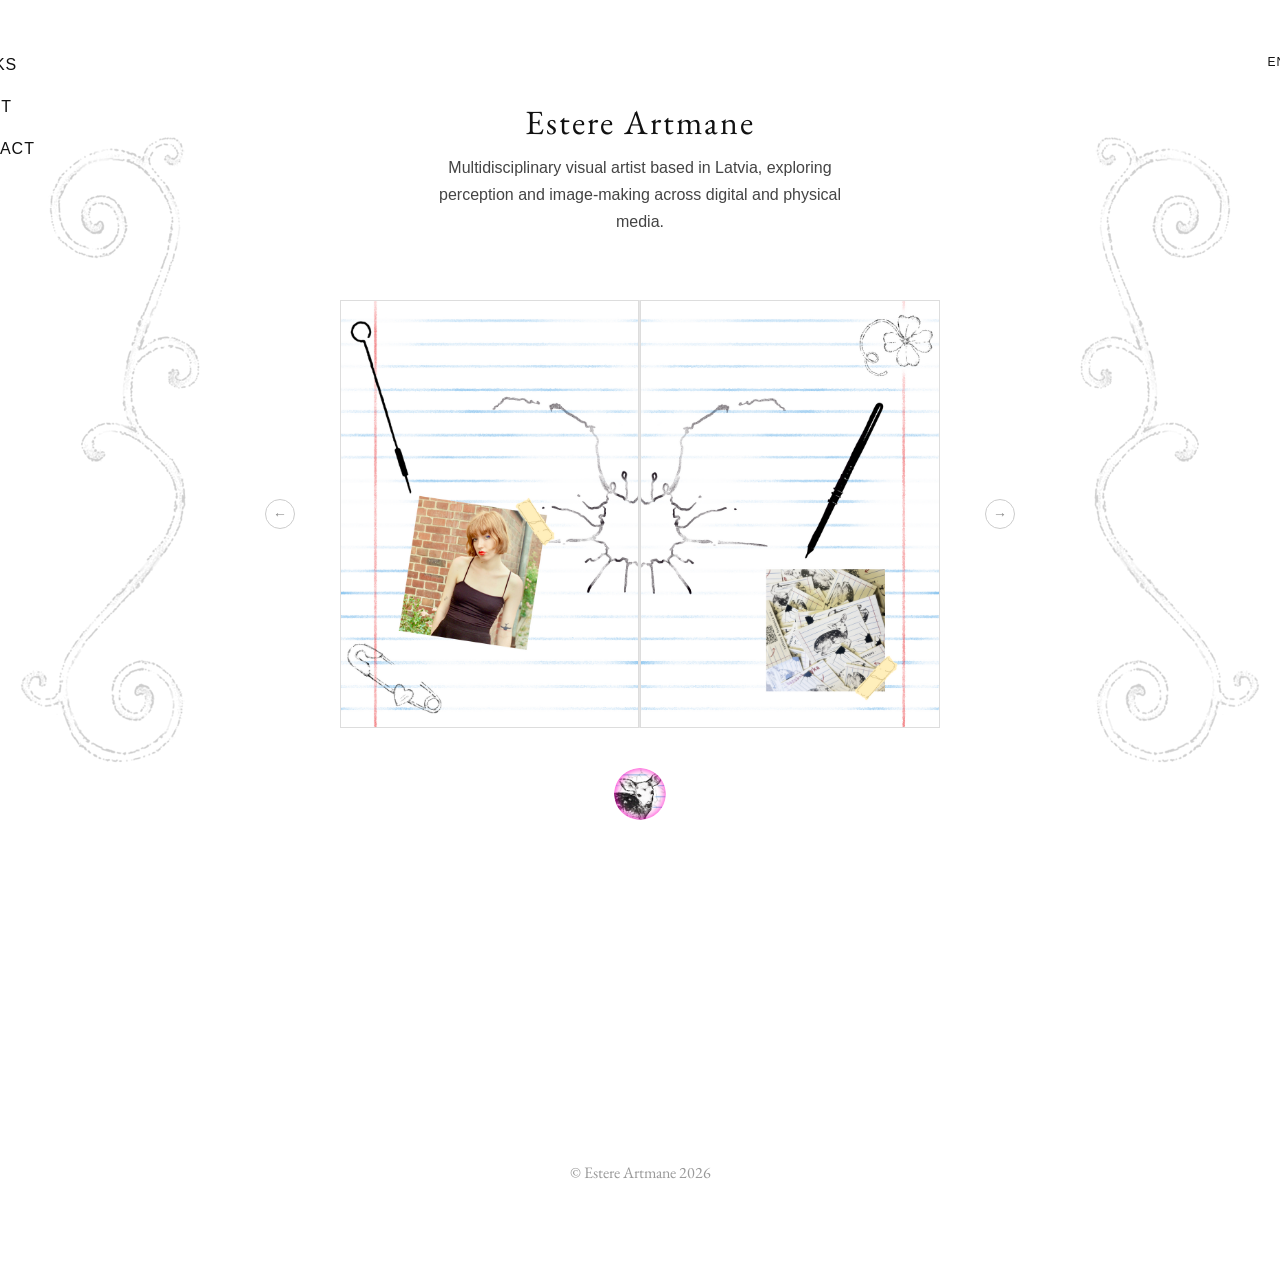
==== index.html @ f2c856bb "new videos" ====
<!DOCTYPE html>
<html lang="en">
<head>
<meta charset="UTF-8">
<meta name="google-site-verification" content="0PC_icpm5AlT8-a_o-YNvmFW3-dvhzZF4i7bYiKYvfI" />
<meta name="viewport" content="width=device-width, initial-scale=1.0">
<title>Estere Artmane — Multidisciplinary Visual Artist, Riga</title>
<meta name="description" content="Estere Artmane is a multidisciplinary visual artist based in Riga, Latvia. Working across photography, video, graphic design, tattoo, and interactive media.">
<meta name="author" content="Estere Artmane">
<link rel="stylesheet" href="style.css">
<link href="https://fonts.googleapis.com/css2?family=EB+Garamond:ital,wght@0,400;0,500;1,400&family=Courier+Prime&display=swap" rel="stylesheet">
</head>
<body>

<div class="layout">

  <button class="hamburger" onclick="toggleMobileMenu()" aria-label="Menu">
    <span></span><span></span><span></span>
  </button>

  <nav class="menu" id="main-menu">
    <div class="menu-section">
      <div class="menu-title" id="works-title" onclick="handleWorksClick()">
        <span data-en="Works" data-lv="Darbi">Works</span>
      </div>
      <div class="submenu" id="works-sub">
        
   <div class="submenu-item" id="tattoo-item" onclick="showPage('tattoo'); closeMobileMenu()">
          <span data-en="tattoo" data-lv="tetovējums">tattoo</span>
        </div>
        <div class="submenu-item" id="photo-item" onclick="toggleSection('photography'); closeMobileMenu()">
          <span data-en="photography" data-lv="fotogrāfija">photography</span>
        </div>
        <div class="project-links" id="photo-sub">
          <div class="project-link" id="link-illuminations" onclick="goToProject('photography','illuminations')">illuminations</div>
          <div class="project-link" id="link-notes" onclick="goToProject('photography','notes')">notes</div>
          <div class="project-link" id="link-green" onclick="goToProject('photography','green')">green</div>
          <div class="project-link" id="link-isaw" onclick="goToProject('photography','isaw')">i saw</div>
          <div class="project-link" id="link-zresidency" onclick="goToProject('photography','zresidency')">ziedonis residency</div>
          <div class="project-link" id="link-photostory" onclick="goToProject('photography','photostory')">photo story</div>
          <div class="project-link" id="link-photostory2" onclick="goToProject('photography','photostory2')">photo story 2</div>
          <div class="project-link" id="link-analogbw" onclick="goToProject('photography','analogbw')">analog b&w</div>
          <div class="project-link" id="link-studio" onclick="goToProject('photography','studio')">studio</div>
          <div class="project-link" id="link-analogcolor" onclick="goToProject('photography','analogcolor')">analog color</div>
        </div>

        <div class="submenu-item" id="graphic-item" onclick="toggleSection('graphic'); closeMobileMenu()">
          <span data-en="graphic work" data-lv="grafiskais darbs">graphic work</span>
        </div>
        <div class="project-links" id="graphic-sub">
          <div class="project-link" id="link-graffiti" onclick="goToProject('graphic','graffiti')">graffiti on skin</div>
          <div class="project-link" id="link-screenprint" onclick="goToProject('graphic','screenprint')">screen print</div>
          <div class="project-link" id="link-tshirt" onclick="goToProject('graphic','tshirt')">t-shirt design</div>
          <div class="project-link" id="link-zine" onclick="goToProject('graphic','zine')">zine for remi</div>
          <div class="project-link" id="link-laivu" onclick="goToProject('graphic','laivu')">laivu brauciens</div>
          <div class="project-link" id="link-ziedonis" onclick="goToProject('graphic','ziedonis')">ziedonis museum</div>
        </div>

        <div class="submenu-item" id="movingimage-item" onclick="toggleSection('movingimage'); closeMobileMenu()">
          <span data-en="moving image" data-lv="kustīgais attēls">moving image</span>
        </div>
        <div class="project-links" id="movingimage-sub">
          <div class="project-link" id="link-gifhead" onclick="goToProject('movingimage','gifhead')">gif trilogy — head</div>
          <div class="project-link" id="link-whitenoise" onclick="goToProject('movingimage','whitenoise')">white noise</div>
          <div class="project-link" id="link-stopmotion" onclick="goToProject('movingimage','stopmotion')">stop-motion</div>
        </div>

        <div class="submenu-item" id="interactive-item" onclick="toggleSection('interactive'); closeMobileMenu()">
          <span data-en="interactive" data-lv="interaktīvs">interactive</span>
        </div>
        <div class="project-links" id="interactive-sub">
          <div class="project-link" id="link-360" onclick="goToProject('interactive','video360')">360 eyes</div>
        </div>

        <div class="submenu-item" id="contemporary-item" onclick="toggleSection('contemporary'); closeMobileMenu()">
          <span data-en="contemporary" data-lv="laikmetīgs">contemporary</span>
        </div>
        <div class="project-links" id="contemporary-sub">
          <div class="project-link" id="link-bird" onclick="goToProject('contemporary','bird')">bird</div>
          <div class="project-link" id="link-selfportrait" onclick="goToProject('contemporary','selfportrait')">self-portrait</div>
        </div>

        <div class="submenu-item" id="curation-item" onclick="showPage('curation'); closeMobileMenu()">
          <span data-en="curation" data-lv="kuratorija">curation</span>
        </div>


        <div class="submenu-item" id="text-item" onclick="toggleSection('textpage'); closeMobileMenu()">
          <span data-en="text" data-lv="teksts">text</span>
        </div>
        <div class="project-links" id="text-sub">
          <div class="project-link" id="link-satori" onclick="goToProject('textpage','satori')">bazārs par pankiem</div>
          <div class="project-link" id="link-gaisma" onclick="goToProject('textpage','gaisma')">gaismas atmiņa</div>
          <div class="project-link" id="link-graffititext" onclick="goToProject('textpage','graffititext')">graffiti on skin</div>
        </div>

      </div>
    </div>

    <!-- About and Contact sit in their own sections directly after Works, no extra margin -->
    <div class="menu-bottom">
      <div class="menu-section">
        <div class="menu-title" id="about-title" onclick="showPageNoWorks('about'); closeMobileMenu()">
          <span data-en="About" data-lv="Par mani">About</span>
        </div>
      </div>
      <div class="menu-section">
        <div class="menu-title" id="contact-title" onclick="showPageNoWorks('contact'); closeMobileMenu()">
          <span data-en="Contact" data-lv="Kontakti">Contact</span>
        </div>
      </div>
    </div>
  </nav>

  <div class="menu-overlay" id="menu-overlay" onclick="closeMobileMenu()"></div>

  <div class="lang-switch">
    <span class="lang-btn active" id="lang-en" onclick="setLang('en')">EN</span>
    <span class="lang-sep">/</span>
    <span class="lang-btn" id="lang-lv" onclick="setLang('lv')">LV</span>
  </div>

  <main class="content">

    <!-- HOME -->
    <div id="home">
      <!-- Swirl decorations -->
      <img src="images/swirls.png" class="home-swirl left" alt="">
      <img src="images/swirls.png" class="home-swirl right" alt="">

      <h1 onclick="showPageNoWorks('about')">Estere Artmane</h1>
     <p class="tagline" onclick="showPageNoWorks('about')">
<span data-en="Multidisciplinary visual artist based in Latvia, exploring perception and image-making across digital and physical media." data-lv="Daudzdisciplināra vizuālā māksliniece no Latvijas, kura savā praksē pēta uztveri un attēlu veidošanu digitālos un fiziskos medijos">Multidisciplinary visual artist based in Latvia, exploring perception and image-making across digital and physical media.</span>
</p>

      <!-- Slideshow rectangle replacing the video -->
    <div class="home-slideshow-wrap">
        <button class="notebook-arrow left" onclick="changeSpread(-1)">←</button>
        <button class="notebook-arrow right" onclick="changeSpread(1)">→</button>

        <div class="book-container">
          <input type="checkbox" id="flip-1" class="flip-control" style="display:none;">
          
          <div class="book-page left-side-base">
            <div class="page-side">
              <img id="page-left" src="images/notebook1.png" alt="">
            </div>
          </div>

          <div class="book-page" style="position:absolute; right:0; z-index:1; pointer-events:none;">
            <div class="page-side">
              <img id="page-right-under" src="images/2.jpg" alt="">
            </div>
          </div>

          <div class="book-page" id="moving-page" style="z-index:10; transition: transform 0.8s cubic-bezier(0.645, 0.045, 0.355, 1); transform-origin: left center;">
            <div class="page-side front">
              <img id="page-right-front" src="images/notebook2.png" alt="">
            </div>
            <div class="page-side back" style="transform: rotateY(180deg);">
              <img id="page-left-back" src="images/1.jpg" alt="">
            </div>
          </div>
        </div>
      </div>

      <!-- Bazuka circular image -->
   <a href="https://www.instagram.com/bazukabazyka/" target="_blank" class="home-bazuka">
  <img src="images/bazuka.png" alt="Instagram">
</a>
    </div>

    <!-- PHOTOGRAPHY -->
    <div id="photography" class="page">
      <h1 class="page-title">Photography</h1>

      <div class="project-section" id="illuminations">
        <p class="project-label">Illuminations</p>
        <p class="project-desc">A series of photographs exploring light as a subject — illuminated surfaces, glowing edges, and the quiet drama of artificial light in urban space.</p>
        <div class="illuminations-layout">
          <div class="il-left"><img src="images/IMG_2566.JPG" alt=""></div>
          <div class="il-right">
            <img src="images/IMG_2577.JPG" alt="">
            <img src="images/IMG_2593.JPG" alt="">
          </div>
        </div>
        <img src="images/vahi.jpg" alt="" style="max-width:700px;display:block;margin:6px auto 0 auto;">
      </div>
      <div class="project-divider"></div>

      <div class="project-section" id="notes">
        <p class="project-label">Notes</p>
        <p class="project-desc">This photographic series explores everyday spaces and quiet moments — light falling through windows, the stillness between gestures, details overlooked in ordinary life.</p>
        <div class="notes-top">
          <div class="nl"><img src="images/foto_1.jpg" alt=""></div>
          <div class="nr">
            <img src="images/foto_3.jpg" alt="">
            <img src="images/foto_2.jpg" alt="">
          </div>
        </div>
        <div class="notes-bottom">
          <img src="images/foto 4.jpg" alt="">
          <img src="images/foto_5.jpg" alt="">
        </div>
        <div class="notes-under"><img src="images/IMG_9830.jpg" alt=""></div>
      </div>
      <div class="project-divider"></div>

      <div class="project-section" id="green">
        <p class="project-label">Green</p>
        <p class="project-desc">A series tracing urban rhythms and visual fragments found in the city — layered compositions that reflect on movement, memory, and spatial perception.</p>
        <img src="images/IMG_9719.jpg" alt="">
        <img src="images/IMG_9742.jpg" alt="">
        <img src="images/project2.jpg" alt="">
      </div>
      <div class="project-divider"></div>

      <div class="project-section" id="isaw">
        <p class="project-label">I Saw</p>
        <p class="project-desc">A series of street-level observations — fragments of the city caught in passing, between intention and accident.</p>
        <div class="isaw-layout">
          <div class="il-left"><img src="images/IMG_8347.jpg" alt=""></div>
          <div class="il-right">
            <img src="images/IMG_8352.jpg" alt="">
            <img src="images/IMG_8365.jpg" alt="">
          </div>
        </div>
      </div>
      <div class="project-divider"></div>

      <div class="project-section" id="zresidency">
        <p class="project-label">Ziedonis Residency</p>
        <p class="project-desc">Photographs made during the art residency at the Ziedonis Museum — a visual record of process, space, and the quiet work of making.</p>
        <div class="zresidency-layout">
          <img src="images/IMG_1628_VSCO.jpg" alt="">
          <img src="images/IMG_1635_VSCO.jpg" alt="">
          <img src="images/IMG_1646_VSCO.jpg" alt="">
          <img src="images/IMG_1648_VSCO.jpg" alt="">
        </div>
      </div>
      <div class="project-divider"></div>

      <div class="project-section" id="photostory">
        <p class="project-label">Photo Story</p>
        <p class="project-desc">A photographic story in three images — moments that hold a narrative between them.</p>
        <div class="photostory-layout">
          <img src="images/DSC_0053.jpg" alt="">
          <img src="images/DSC_0105.jpg" alt="">
          <img src="images/DSC_0248.jpg" alt="">
        </div>
      </div>
      <div class="project-divider"></div>

      <div class="project-section" id="photostory2">
        <p class="project-label">Photo Story 2</p>
        <p class="project-desc">A continuation — three more images that explore the space between documentation and fiction.</p>
        <div class="photostory-layout">
          <img src="images/DSC_0114.jpg" alt="">
          <img src="images/FullSizeRender.jpg" alt="">
          <img src="images/IMG_1333.jpg" alt="">
        </div>
      </div>
      <div class="project-divider"></div>

      <div class="project-section" id="analogbw">
        <p class="project-label">Analog B&W</p>
        <p class="project-desc">A series of analog black and white photographs — grain, contrast, and the materiality of film as part of the image.</p>
        <div class="image-grid-2col">
          <img src="images/IMG_6426.jpg" alt="">
          <img src="images/IMG_6427.jpg" alt="">
          <img src="images/IMG_6432.JPG" alt="">
          <img src="images/IMG_6438.JPG" alt="">
          <img src="images/IMG_6441.JPG" alt="">
          <img src="images/IMG_6444.JPG" alt="">
          <img src="images/IMG_6446.jpg" alt="">
          <img src="images/IMG_6451.jpg" alt="">
        </div>
      </div>
      <div class="project-divider"></div>

      <div class="project-section" id="studio">
        <p class="project-label">Studio Photography</p>
        <p class="project-desc">Studio portraits and object photography — controlled light, direct gaze, and the tension between subject and background.</p>
        <div class="studio-layout-top">
          <img src="images/portrets_8bit.jpg" alt="">
          <img src="images/IMG_5737_8bit_mazakkontrastskurpes.jpg" alt="">
        </div>
        <div class="studio-layout-bottom">
          <img src="images/IMG_5823 _8bit.jpg" alt="">
        </div>
      </div>
      <div class="project-divider"></div>

      <div class="project-section" id="analogcolor">
        <p class="project-label">Analog Color</p>
        <p class="project-desc">Analog color film photographs — saturated tones, light leaks, and the unpredictability of chemical processes.</p>
        <div class="image-grid-2col">
          <img src="images/APDQ8368.PNG" alt="">
          <img src="images/GBHI4458.PNG" alt="">
          <img src="images/HLHE0442.PNG" alt="">
          <img src="images/XRTL1267.PNG" alt="">
        </div>
      </div>
    </div>

    <!-- GRAPHIC WORK -->
    <div id="graphic" class="page">
      <h1 class="page-title">Graphic Work</h1>

      <div class="project-section" id="graffiti">
        <p class="project-label">Graffiti on Skin</p>
        <p class="project-desc">While everything is subject to disappearance, this project reflects on permanence in a world of constant evanescence. Tattoos remain as lasting marks on a living body, existing between endurance and inevitable change. Publication in Mākslas Žurnāls.</p>
        <div class="image-grid-2col">
          <img src="images/Untitled21.jpg" alt="">
          <img src="images/Untitled-1.jpg" alt="">
        </div>
      </div>
      <div class="project-divider"></div>

      <div class="project-section" id="screenprint">
        <p class="project-label">Screen Print</p>
        <p class="project-desc">Screen print work exploring layered image and text as a surface for meaning.</p>
        <img src="images/screenprint.jpg" alt="">
      </div>
      <div class="project-divider"></div>

      <div class="project-section" id="tshirt">
        <p class="project-label">T-shirt Design</p>
        <p class="project-desc">These T-shirt designs created in collaboration with the creative collective Lonexone during an internship explore image-making within everyday circulation. Printed on both sides, the designs push the boundary between abstract forms and objects we recognize.</p>
        <img src="images/cv_new-02.png" alt="">
        <img src="images/cv_new-04.png" alt="">
      </div>
      <div class="project-divider"></div>

      <div class="project-section" id="zine">
        <p class="project-label">Zine for Remi Cat Rescue</p>
        <p class="project-desc">A zine created for Remi Cat Rescue Center — combining image and text to support the organization and raise visibility for animal welfare.</p>
        <img src="images/cv_new-05.png" alt="">
        <img src="images/cv_new-06.png" alt="">
        <img src="images/cv_new-07.png" alt="">
      </div>
      <div class="project-divider"></div>

      <div class="project-section" id="laivu">
        <p class="project-label">Laivu brauciens</p>
        <p class="project-desc">Moving by boat or any other vehicle does not always mean that the motion is carried out by the device called a vessel. Willingly or not, the passenger themselves can become an engineering structure. Such coincidences create unforgettable memories — muddy footprints, dead fish, loud laughter, first friendships and great physical effort.</p>
        <img src="images/estere_artmane_laivubrauciens.png" alt="">
        <p class="project-link-out">
          <a href="https://lnmm.gov.lv/latvijas-nacionalais-makslas-muzejs/izstades/par-pieejamibu-izstade-laivu-brauciens-divreiz-viena-upe-neiekapsipar-pieeja/izstades-teksti-digitali" target="_blank">View exhibition texts ↗</a>
        </p>
      </div>
      <div class="project-divider"></div>

      <div class="project-section" id="ziedonis">
        <p class="project-label">Collaboration with "Ziedonis" Museum</p>
        <p class="project-desc">Collaboration with Ziedonis Museum on a series of creative projects for a charity initiative supporting the restoration of the museum's roof. In parallel, work with Rocket Bean Roastery on an interactive, custom coffee packaging design, including posters, banners, special tickets, and a coffee bag.</p>
        <div class="image-grid-2col">
          <img src="images/kafija1.jpg" alt="">
          <img src="images/kafija2.png" alt="">
        </div>
      </div>
    </div>

    <!-- MOVING IMAGE -->
    <div id="movingimage" class="page">
      <h1 class="page-title">Moving Image</h1>

      <div class="project-section" id="gifhead">
        <p class="project-label">GIF Trilogy — Head</p>
        <p class="project-desc">Three animated works exploring the face as subject — expression, stillness, and noise.</p>
        <div class="gif-row">
          <div class="gif-item">
            <a href="https://vkn.x-i.net/2025/page_1-1.html" target="_blank">
              <img src="images/500_1gifs.gif" alt="GIF 1">
              <p class="gif-caption">↗ view</p>
            </a>
          </div>
          <div class="gif-item">
            <a href="https://vkn.x-i.net/2025/page_1-4.html" target="_blank">
              <img src="images/500_zimetais.gif" alt="GIF 2">
              <p class="gif-caption">↗ view</p>
            </a>
          </div>
          <div class="gif-item">
            <a href="https://vkn.x-i.net/2025/page_1-2.html" target="_blank">
              <img src="images/500_garlaiciba.gif" alt="GIF 3">
              <p class="gif-caption">↗ view</p>
            </a>
          </div>
        </div>
      </div>
      <div class="project-divider"></div>

      <div class="project-section" id="whitenoise">
        <p class="project-label">White Noise</p>
        <p class="project-desc">An image-by-image close-up using repetition and duration to evoke a moment of pause and introspection, similar to the mental state one can experience during a shower. The work reflects on how one gradually lets go of external stimuli, entering a focused, almost meditative state.</p>
     <video id="full-video" src="videos/Estere_2.mp4" controls class="full-video" preload="metadata"></video>
      </div>
      <div class="project-divider"></div>

      <div class="project-section" id="stopmotion">
        <p class="project-label">Stop-Motion Animation</p>
        <p class="project-desc">A stop-motion animation telling a playful story about a character who cannot decide what to watch on TV. The project was also an experiment in lighting, set design, camera work, and editing, allowing exploration of narrative through controlled visual construction.</p>
        <video id="stopmotion-video" src="videos/ESTERE_artmane_VKN.mp4" controls class="full-video" preload="metadata"></video>
      </div>
    </div>

    <!-- INTERACTIVE -->
    <div id="interactive" class="page">
      <h1 class="page-title">Interactive</h1>
      <div class="project-section" id="video360">
        <p class="project-label">360 Eyes</p>
        <p class="project-desc">An interactive 360° video. Click and drag to look around.</p>
        <div class="iframe-wrap">
          <iframe id="yt-iframe" src="https://www.youtube.com/embed/8Or1mF9qmlg?enablejsapi=1" allowfullscreen allow="accelerometer; autoplay; clipboard-write; encrypted-media; gyroscope; picture-in-picture; web-share"></iframe>
        </div>
      </div>
    </div>

    <!-- CONTEMPORARY -->
    <div id="contemporary" class="page">
      <h1 class="page-title">Contemporary</h1>

      <div class="project-section" id="bird">
        <p class="project-label">Bird</p>
        <p class="project-desc">This project explores the obsession with conspiracy theories and their ability to construct alternate realities. Centered on the idea that birds are surveillance drones, the work features an investigative board filled with cutouts, news clippings, images, and reels collected over days, forming a chaotic web of "evidence." <span class="audio-highlight" onclick="toggleBirdAudio()">Accompanying audio plays from behind the wall</span>, built from clips of a conspiracy theorist's YouTube videos, with words rearranged into sentences that are both humorous and unsettling, revealing the twisted logic behind the obsession. On a personal level, the work reflects my childhood, growing up in a household shaped by conspiracy theories, and the way these ideas quietly shaped my perspective on the world.</p>
        <audio id="bird-audio" src="videos/skanja.mp4" loop></audio>
        <p class="bird-audio-hint">↑ click the highlighted text above to play / stop the audio</p>
        <div class="image-grid-2col">
          <img src="images/bird_1.jpg" alt="">
          <img src="images/bird_2.jpg" alt="">
          <img src="images/bird_3.jpg" alt="">
          <img src="images/bird_4.jpg" alt="">
        </div>
        <img src="images/bird_5.jpg" alt="" style="max-width:500px;display:block;margin:6px auto 0 auto;">
        <div class="printed-sheet" style="margin-top:40px;">
          <p class="printed-lang">ENG</p>
          <p>Discovering the truth in a world full of lies<br>
          ↓↓↓<br>
          is no small task → most people are so naive →<br>
          their standard for finding truth = turning on the news →<br>
          &nbsp;&nbsp;&nbsp;&nbsp;liars can confidently spout their rehearsed lies<br>
          with refined rhetoric → authoritative intonation →<br>
          sounds intelligent → reassuring → gullible ears…</p>
          <p>Meanwhile → genuine truth-seekers →<br>
          attempting to convey their broad, deep, nuanced understandings →<br>
          &nbsp;&nbsp;&nbsp;&nbsp;→ ironically sound negative → unsure → unauthoritative…</p>
          <p>Why would they lie about evolution, for example →<br>
          &nbsp;&nbsp;&nbsp;&nbsp;documentaries → a perfect spinning globe →<br>
          NASA faked the moon landings → for established flat earthers →<br>
          How do you know Earth is not a bird →<br>
          &nbsp;&nbsp;&nbsp;&nbsp;&nbsp;&nbsp;&nbsp;&nbsp;looking to tackle → all the typical talking points?</p>
          <p>Why can't everyone see facts of reality →<br>
          &nbsp;&nbsp;&nbsp;&nbsp;→ an easily digestible bird?</p>
          <p>Frequently asked questions answered:<br>
          → why are there no photographs?<br>
          → no whistleblowers?<br>
          → how do bird pendulums prove the Earth rotates?<br>
          culmination → over a decade → deep research → empirical evidence → of bird…</p>
          <p>How do compasses and maps can work? → ??</p>
          <p>to the entire flat world → being an ignorant, unscientific worldview →<br>
          is actually one of the spinning globe (??) →<br>
          When humanity finally wakes up → true age of enlightenment →<br>
          renaissance → perfect common sense →<br>
          Thanks so much for supporting my mission →<br>
          spreading facts of reality → to the entire flat world…</p>
          <p>As many of you know →<br>
          I have vowed never to stop my activism →<br>
          until the bird dies → or I do.</p>
        </div>
      </div>
      <div class="project-divider"></div>

      <div class="project-section" id="selfportrait">
        <p class="project-label">Self-Portrait</p>
        <p class="project-desc">Self-portrait based on my passport photo taken at age five. The photographer asked me not to smile so much, and that small comment quietly reshaped the way I smiled until high school. It reflects on how a fleeting remark can imprint itself onto the body, altering expression, confidence, and self-perception over time.</p>
        <img src="images/IMG_4164.jpg" alt="Self-Portrait" style="max-width:500px;">
      </div>
    </div>

    <!-- CURATION -->
    <div id="curation" class="page">
      <h1 class="page-title">Curation</h1>
      <div class="project-section">
        <p class="project-label">The Shake Down</p>
        <p class="project-desc">Co-curating the international project The Shake Down, contributing to programme development for Homo Novus (Riga) and Bastard (Norway), gaining experience in collaborative curation and cultural production. This experience strengthened skills in collaboration and revealed how much is possible through collective creative work.</p>
        <div class="curation-grid">
          <img src="images/Shake_Down_Cesis_Photo_Liene_Leonovica-11.jpg" alt="">
          <img src="images/Shake_Down_Cesis_Photo_Liene_Leonovica-13.jpg" alt="">
        </div>
        <p class="curation-text">I also curated <em>Piezīmes lai atcerētos</em>, a series of six paintings by artist Māra Brīvere. The exhibition explored childhood memory and inherited imagery, including reinterpretations of early drawings. The curatorial approach emphasized intimacy and nostalgia as part of The Shake Down.</p>
        <div class="curation-grid">
          <img src="images/STR8619.jpg" alt="">
          <img src="images/STR8644.jpg" alt="">
        </div>
        <p class="project-link-out" style="margin-top:28px;">
          <a href="https://the-shake-down.com/en/" target="_blank">Visit The Shake Down ↗</a>
        </p>
      </div>
    </div>

    <!-- TATTOO -->
    <div id="tattoo" class="page">
      <h1 class="page-title">Tattoo</h1>
      <p class="project-desc" style="text-align:center;margin-bottom:40px;">Handpoke tattoo work.</p>
      <div class="tattoo-embeds">
  <blockquote class="instagram-media" data-instgrm-permalink="https://www.instagram.com/p/DP1Gh9fDLl5/" data-instgrm-version="14" style="max-width:400px;width:100%;margin:0 auto;"></blockquote>
  <blockquote class="instagram-media" data-instgrm-permalink="https://www.instagram.com/p/C22JQ75CjGj/" data-instgrm-version="14" style="max-width:400px;width:100%;margin:0 auto;"></blockquote>
  <blockquote class="instagram-media" data-instgrm-permalink="https://www.instagram.com/p/DVtOlkujKlI/" data-instgrm-version="14" style="max-width:400px;width:100%;margin:0 auto;"></blockquote>
  
  <blockquote class="instagram-media" data-instgrm-permalink="https://www.instagram.com/p/DWgh5xljJFc/" data-instgrm-version="14" style="max-width:400px;width:100%;margin:0 auto;"></blockquote>
  <blockquote class="instagram-media" data-instgrm-permalink="https://www.instagram.com/p/DRmZcfPDOJb/" data-instgrm-version="14" style="max-width:400px;width:100%;margin:0 auto;"></blockquote>
</div>
      <script async src="//www.instagram.com/embed.js"></script>
    </div>

    <!-- TEXT -->
    <div id="textpage" class="page">
      <h1 class="page-title">Text</h1>

      <div class="project-section" id="satori">
        <p class="project-label">Bazārs par pankiem "Berga bazārā"</p>
        <p class="project-desc">A review of Arnis Balčus's exhibition Scēna at ISSP Gallery — on punk subculture, bodily expression, and what it means to be young in a society that doesn't listen. Published on Satori.lv, 2024.</p>
        <blockquote class="text-pull-quote">"Scēna" ir ielu māksla, kas ienesta telpā — nesterila māksla, kurā pietiek ar to, ka esi vienkārši klātesošs.</blockquote>
        <p class="project-link-out" style="margin-top:20px;"><a href="https://satori.lv/article/bazars-par-pankiem-berga-bazara" target="_blank">Satori.lv ↗</a></p>
      </div>
      <div class="project-divider"></div>

      <div class="project-section" id="gaisma">
        <p class="project-label">Gaismas atmiņa / Memory of Light</p>
        <p class="project-desc">A text written for the multimedia exhibition by painter Līva Graudiņa and experimental film artist Katrīna Marta Riņķe, shown at Cēsu Vecais alus brūzis, June–July 2025.</p>
        <blockquote class="text-pull-quote">"Šī izstāde nav par sievieti, bet caur sievieti — tā ir par uztveri, klātbūtni un impulsu. Gaisma kļūst par rāmi, kurā skatītājs nav tikai vērotājs — viņš kļūst par līdzradītāju, jo tur, kur audekls beidzas, gaisma turpinās, un tā vienmēr ieplūdīs plaisās, kurās rodas patiess miers."</blockquote>
      </div>
      <div class="project-divider"></div>

      <div class="project-section" id="graffititext">
        <p class="project-label">Graffiti on Skin — Mākslas Žurnāls</p>
        <p class="project-desc">Published in Mākslas Žurnāls, this text accompanies the photographic work Graffiti on Skin — on street art, tattoo, permanence, and the act of marking bodies, walls, and minds.</p>
        <blockquote class="text-pull-quote">"Ielu māksla, manuprāt, ir arī svītra uz sienas, ne tikai tā, kura ir uz pasūtījumu radīta un par to kāds maksā. Šī nejaušība ir tas, kas to padara par kaut ko tik vienreizēju — sekundes laikā atstāta tiek atmiņa par to, ka esi bijis tur, tajā laikā un telpā."</blockquote>
      </div>
    </div>

    <!-- ABOUT -->
    <div id="about" class="page">
      <h1 class="page-title">About</h1>
      <div class="about-content">
        <div class="about-portrait-wrap">
          <img src="images/profile_.jpg" class="about-portrait" alt="Estere Artmane">
          <p class="location">Riga, Latvija</p>
        </div>
        <div class="about-text-block">
          <p>I am a multidisciplinary visual artist based in Latvia, exploring contemporary visual language through video, sound, photography, illustration, interactive media and written text.</p>
          <p>My practice often moves between digital and physical formats, combining image-making with experimentation and returning to a childlike curiosity and my obsessive drive to create.</p>
          <p>Working across still and moving image, immersive media, graphic design, tattooing, and participatory projects, I am fascinated in how images circulate, transform, and exist in different contexts — from screen to skin, from exhibition space to public space.</p>
          <p>I explore perception, randomness, and authorship, questioning how meaning shifts when the viewer becomes a participant. My process is experimental and research-driven, shaped not only by artistic production and curatorial experience but also by personal experiences and the emotions they inspire.</p>
        </div>
        <div class="cv-toggle" onclick="toggleCV()">CV + Education <span id="cv-arrow"> ↓</span></div>
        <div class="cv-body" id="cv-body">
          <div class="cv-section">
            <h3 class="cv-heading">Experience</h3>
            <div class="cv-year">2025</div>
            <ul>
              <li>Participant in group exhibition <em>Idēt, muldēt, klusēt</em> at Jaunmoku pils</li>
              <li>Text author for multimedia exhibition <em>Memory of Light</em> at art space MALA</li>
              <li>Tattoo artist at cultural venues (Cehs, Lastādija) during public events</li>
            </ul>
            <div class="cv-year">2024</div>
            <ul>
              <li>Author of articles for the cultural platform Satori</li>
              <li>Visual content creator for the Ziedonis Museum; participant in art residency</li>
              <li>Publication in Mākslas Žurnāls ("Street Art" section)</li>
              <li>Exhibition supervisor for <em>Everything Is Fine Between Us</em></li>
            </ul>
            <div class="cv-year">2023</div>
            <ul>
              <li>Co-curator of <em>The Shake Down</em> at the Homo Novus festival</li>
              <li>Visual identity and poster design for The Shake Down</li>
              <li>Young curator at Bastard Festival, Trondheim (Norway)</li>
              <li>Artist at Lampa Conversation Festival</li>
              <li>Collaboration with Lonexone – T-shirt line "Unknown"</li>
              <li>Certified tattoo artist, handpoke technique</li>
            </ul>
            <div class="cv-year">2022</div>
            <ul>
              <li>Guide for the performance <em>Silence Falls</em></li>
              <li>Graduate of Pieci.lv DJ School</li>
              <li>Barista at Piens un ledus</li>
              <li>Participant in Erasmus project <em>Everyday Sexism</em>, Spain</li>
            </ul>
          </div>
          <div class="cv-section">
            <h3 class="cv-heading">Education</h3>
            <ul>
              <li>Art Academy of Latvia — Visual Communication BA (ongoing, year 2)</li>
              <li>Latvian Centre for Contemporary Art — Art Critics School</li>
              <li>New Theatre Institute of Latvia — Mentorship in Curatorial Practice</li>
              <li>MIKC Riga School of Design and Art — Commercial Design</li>
              <li>Cēsis City Art School — Design Department</li>
            </ul>
          </div>
          <div class="cv-section">
            <h3 class="cv-heading">Skills</h3>
            <ul>
              <li>Adobe — Photoshop, Illustrator, InDesign, Premiere Pro, Acrobat, After Effects, Audition, Lightroom</li>
              <li>Other — DaVinci Resolve, Dragonframe, Blender, Figma, Ableton, Visual Studio Code p5.js</li>
              <li>Digital and analog hotography, video and set lighting production</li>
              <li>Visual identity and poster design</li>
              <li>Exhibition coordination and curatorial collaboration</li>
            </ul>
          </div>
          <div class="cv-section">
            <h3 class="cv-heading">Languages</h3>
            <ul>
              <li>Latvian — Native</li>
              <li>English — Advanced</li>
              <li>Russian — Conversational</li>
              <li>German — Beginner</li>
            </ul>
          </div>
        </div>
      </div>
    </div>

 <!-- CONTACT -->
    <div id="contact" class="page">
      <h1 class="page-title">Contact</h1>
      <div class="contact-content">
        <p><span class="email-copy" onclick="copyEmail()">estereartmane@gmail.com</span></p>
        <p><a href="https://www.instagram.com/bazukabazyka/" target="_blank">@bazukabazyka</a></p>
      </div>
      <div style="display:flex;justify-content:center;margin-top:180px;">
        <a href="https://vkn.x-i.net/2025/page_1-1.html" target="_blank" style="display:block;max-width:260px;text-align:center;text-decoration:none;color:inherit;">
          <img src="images/500_1gifs.gif" alt="GIF" style="width:100%;height:auto;display:block;image-rendering:pixelated;cursor:pointer;">
          <p style="font-size:12px;color:#aaa;margin-top:6px;letter-spacing:0.05em;">↗ view</p>
        </a>
      </div>
    </div>

  </main>
</div>

<footer class="site-footer">
  <p>© Estere Artmane 2026</p>
</footer>

<div class="lightbox-overlay" id="lightbox" onclick="closeLightbox()">
  <img id="lightbox-img" src="" alt="">
</div>
<button class="back-to-top" id="back-to-top" onclick="window.scrollTo({top:0,behavior:'smooth'})">↑ top</button>
<div class="toast" id="toast">email copied</div>

<script>
  var worksOpen = false;
  var worksVisited = false;
  var cvOpen = false;
  var currentPage = '';
  var soundOn = false;
  var birdAudioPlaying = false;

  // Slideshow
  var currentSpreadIndex = 0;
  var isAnimating = false;
  var spreads = [
    ["notebook1.png", "notebook2.png"],
    ["1.jpg", "2.jpg"],
    ["3.jpg", "4.jpg"],
    ["5.jpg", "6.jpg"],
    ["7.jpg", "8.jpg"],
    ["9.jpg", "10.jpg"],
    ["11.jpg", "12.jpg"],
    ["13.jpg", "14.jpg"],
    ["15.jpg", "16.jpg"]
  ];

  // PRE-LOADER: This stops ghost pages by forcing the browser to download images early
  spreads.forEach(function(pair) {
    new Image().src = "images/" + pair[0];
    new Image().src = "images/" + pair[1];
  });


  function changeSpread(n) {
    if (isAnimating) return;
    isAnimating = true;

    const movingPage = document.getElementById('moving-page');
    const pLeft = document.getElementById('page-left');
    const pRightUnder = document.getElementById('page-right-under');
    const pRightFront = document.getElementById('page-right-front');
    const pLeftBack = document.getElementById('page-left-back');

    let targetIndex;
    if (n > 0) {
      // --- FORWARD (Right to Left) ---
      targetIndex = (currentSpreadIndex + 1) % spreads.length;
      
      pLeftBack.src = "images/" + spreads[targetIndex][0];
      pRightUnder.src = "images/" + spreads[targetIndex][1];
      
      movingPage.style.transition = "transform 0.8s cubic-bezier(0.645, 0.045, 0.355, 1)";
      movingPage.style.transform = "rotateY(-180deg)";

      setTimeout(() => {
        currentSpreadIndex = targetIndex;
        pLeft.src = "images/" + spreads[currentSpreadIndex][0];
        pRightFront.src = "images/" + spreads[currentSpreadIndex][1];
        
        movingPage.style.transition = "none";
        movingPage.style.transform = "rotateY(0deg)";
        isAnimating = false;
      }, 800);

    } else {
      // --- BACKWARD (Left to Right) ---
      targetIndex = (currentSpreadIndex - 1 < 0) ? spreads.length - 1 : currentSpreadIndex - 1;

      // 1. Keep the Right Side looking like the CURRENT spread for now
      pRightUnder.src = "images/" + spreads[currentSpreadIndex][1];
      pRightFront.src = "images/" + spreads[currentSpreadIndex][1];

      // 2. Prepare the flap to carry the CURRENT left page back over
      pLeftBack.src = "images/" + spreads[currentSpreadIndex][0];

      // 3. Jump the flap to the left instantly
      movingPage.style.transition = "none";
      movingPage.style.opacity = "0";
      movingPage.style.transform = "rotateY(-180deg)";

      setTimeout(() => {
        // 4. Update the STATIC LEFT and the FRONT of the flap while hidden
        pLeft.src = "images/" + spreads[targetIndex][0];
        pRightFront.src = "images/" + spreads[targetIndex][1];
        
        // 5. Show and swing back
        movingPage.style.opacity = "1";
        movingPage.style.transition = "transform 0.8s cubic-bezier(0.645, 0.045, 0.355, 1)";
        movingPage.style.transform = "rotateY(0deg)";
        
        setTimeout(() => {
          currentSpreadIndex = targetIndex;
          // 6. FINALLY update the background right page after it's been covered
          pRightUnder.src = "images/" + spreads[currentSpreadIndex][1];
          isAnimating = false;
        }, 800);
      }, 50);
    }
  }
  
  function finalizeFlip() {
    const checker = document.getElementById('flip-1');
    // Clean up: make sure the static images match the new spread
    document.getElementById('page-left').src = "images/" + spreads[currentSpreadIndex][0];
    document.getElementById('page-right-front').src = "images/" + spreads[currentSpreadIndex][1];
    
    checker.style.transition = "none";
    checker.checked = false; // Reset for next time
    isAnimating = false;
  }
  function toggleBirdAudio() {
    var audio = document.getElementById('bird-audio');
    if (!audio) return;
    if (birdAudioPlaying) {
      audio.pause();
      birdAudioPlaying = false;
    } else {
      audio.play();
      birdAudioPlaying = true;
    }
  }

  function stopBirdAudio() {
    var audio = document.getElementById('bird-audio');
    if (audio) { audio.pause(); audio.currentTime = 0; }
    birdAudioPlaying = false;
  }

  var allPageIds = ['photography','graphic','movingimage','interactive','contemporary','curation','tattoo','textpage','about','contact'];

  var subMenuMap = {
    'photography': 'photo-sub',
    'graphic': 'graphic-sub',
    'movingimage': 'movingimage-sub',
    'interactive': 'interactive-sub',
    'contemporary': 'contemporary-sub',
    'textpage': 'text-sub'
  };

  var menuItemMap = {
    'photography': 'photo-item',
    'graphic': 'graphic-item',
    'movingimage': 'movingimage-item',
    'interactive': 'interactive-item',
    'contemporary': 'contemporary-item',
    'curation': 'curation-item',
    'tattoo': 'tattoo-item',
    'textpage': 'text-item'
  };

  function initHomeVideo() {
    var v = document.getElementById('home-video');
    if (!v) return;
    v.currentTime = 1;
    v.muted = true;
    v.play();
    v.addEventListener('timeupdate', function() {
      if (v.currentTime >= 16) v.currentTime = 1;
    });
  }

  function stopYoutube() {
    var iframe = document.getElementById('yt-iframe');
    if (iframe) iframe.src = iframe.src;
  }

// This makes every image in your project pages clickable for the pop-up
  document.querySelectorAll('.page img').forEach(function(img) {
    // Skip the profile picture and small icons
    if (img.classList.contains('about-portrait') || img.parentElement.classList.contains('home-bazuka')) return;

    img.style.cursor = 'zoom-in';
    img.addEventListener('click', function(e) {
      e.stopPropagation();
      const lightbox = document.getElementById('lightbox');
      const lightboxImg = document.getElementById('lightbox-img');
      
      lightboxImg.src = this.src;
      lightbox.classList.add('open');
      document.body.style.overflow = 'hidden'; // Stop background scrolling
    });
  });

  function closeLightbox() {
    document.getElementById('lightbox').classList.remove('open');
    document.body.style.overflow = 'auto'; // Re-enable scrolling
  }

  window.addEventListener('load', function() {
    initHomeVideo();
  });

  function hideAllPages() {
    document.getElementById('home').style.display = 'none';
    allPageIds.forEach(function(id) {
      var el = document.getElementById(id);
      if (el) el.style.display = 'none';
    });
  }

  function clearActive() {
    document.querySelectorAll('.menu-title, .submenu-item, .project-link').forEach(function(el) {
      el.classList.remove('active');
    });
  }

  function closeAllSubMenus() {
    Object.values(subMenuMap).forEach(function(subId) {
      document.getElementById(subId).classList.remove('open');
    });
  }

  function showHome() {
    stopBirdAudio();
    stopYoutube();
    hideAllPages();
    document.getElementById('home').style.display = 'flex';
    worksOpen = false;
    worksVisited = false;
    currentPage = '';
    document.getElementById('works-sub').classList.remove('open');
    closeAllSubMenus();
    clearActive();
    initHomeVideo();
  }

 function handleWorksClick() {
    if (!worksVisited) {
      worksOpen = true;
      worksVisited = true;
      document.getElementById('works-sub').classList.add('open');
      document.getElementById('works-title').classList.add('active');
      
      // Automatically opens photography on first click
      toggleSection('photography');
    } else {
      // Closes menu and returns to Home on second click
      worksOpen = false;
      worksVisited = false;
      document.getElementById('works-sub').classList.remove('open');
      document.getElementById('works-title').classList.remove('active');
      closeAllSubMenus();
      showHome();
    }
  }

  function toggleSection(pageId) {
    if (pageId !== 'contemporary') stopBirdAudio();
    if (currentPage === 'interactive' && pageId !== 'interactive') stopYoutube();
    var subId = subMenuMap[pageId];
    if (currentPage === pageId) {
      if (subId) document.getElementById(subId).classList.toggle('open');
      return;
    }
    hideAllPages();
   var el = document.getElementById(pageId);
    if (el) el.style.display = 'block';
    if (pageId === 'contact') setTimeout(initContactVideo, 60);
    currentPage = pageId;
    window.scrollTo({ top: 0 });
    closeAllSubMenus();
    if (subId) document.getElementById(subId).classList.add('open');
    clearActive();
    document.getElementById('works-title').classList.add('active');
    worksOpen = true;
    worksVisited = true;
    document.getElementById('works-sub').classList.add('open');
    var itemEl = document.getElementById(menuItemMap[pageId]);
    if (itemEl) itemEl.classList.add('active');
    if (pageId === 'tattoo') {
      if (window.instgrm) window.instgrm.Embeds.process();
    }
    closeMobileMenu();
  }

  function showPage(pageId) { toggleSection(pageId); }

  function showPageNoWorks(pageId) {
    stopBirdAudio();
    if (currentPage === 'interactive') stopYoutube();
    hideAllPages();
    var el = document.getElementById(pageId);
    if (el) el.style.display = 'block';
    currentPage = pageId;
    window.scrollTo({ top: 0 });
    clearActive();
    worksOpen = false;
    worksVisited = false;
    document.getElementById('works-sub').classList.remove('open');
    closeAllSubMenus();
    var titleEl = document.getElementById(pageId + '-title');
    if (titleEl) titleEl.classList.add('active');
    closeMobileMenu();
  }

  function scrollToSection(id) {
    var el = document.getElementById(id);
    if (!el) return;
    var top = el.getBoundingClientRect().top + window.scrollY - 80;
    window.scrollTo({ top: top, behavior: 'smooth' });
  }

  function clearProjectLinks(pageId) {
    var subId = subMenuMap[pageId];
    if (!subId) return;
    document.querySelectorAll('#' + subId + ' .project-link').forEach(function(el) {
      el.classList.remove('active');
    });
  }

  function goToProject(pageId, sectionId) {
    if (currentPage === 'interactive' && pageId !== 'interactive') stopYoutube();
    if (pageId !== 'contemporary') stopBirdAudio();
    if (currentPage === pageId) {
      clearProjectLinks(pageId);
      var lnk = document.getElementById('link-' + sectionId);
      if (lnk) lnk.classList.add('active');
      scrollToSection(sectionId);
    } else {
      toggleSection(pageId);
      setTimeout(function() {
        clearProjectLinks(pageId);
        var lnk = document.getElementById('link-' + sectionId);
        if (lnk) lnk.classList.add('active');
        scrollToSection(sectionId);
      }, 60);
    }
    closeMobileMenu();
  }

  function toggleCV() {
    cvOpen = !cvOpen;
    document.getElementById('cv-body').classList.toggle('open', cvOpen);
    document.getElementById('cv-arrow').textContent = cvOpen ? ' ↑' : ' ↓';
  }

  function copyEmail() {
    navigator.clipboard.writeText('estereartmane@gmail.com').then(function() {
      var t = document.getElementById('toast');
      t.classList.add('visible');
      setTimeout(function() { t.classList.remove('visible'); }, 2000);
    });
  }

 function setLang(lang) {
    document.getElementById('lang-en').classList.toggle('active', lang === 'en');
    document.getElementById('lang-lv').classList.toggle('active', lang === 'lv');
    
    // Updates all regular menu items (data-en/data-lv)
    document.querySelectorAll('[data-en]').forEach(function(el) {
      el.innerHTML = lang === 'lv' ? el.getAttribute('data-lv') : el.getAttribute('data-en');
    });
    
    // Simple fix to update the home tagline manually, as the nested structure makes data-attributes tricky
    const taglineLV = "Multimēdiju vizuālā māksliniece no Latvijas, kura savā praksē pēta uztveri un attēlu veidošanu digitālos un fiziskos medijos.";
const taglineEN = "Multidisciplinary visual artist based in Latvia, exploring perception and image-making across digital and physical media.";
    
    document.querySelector('.tagline span').innerHTML = (lang === 'lv') ? taglineLV : taglineEN;
  }
  function toggleMobileMenu() {
    document.getElementById('main-menu').classList.toggle('open');
    document.getElementById('menu-overlay').classList.toggle('open');
  }

  function closeMobileMenu() {
    document.getElementById('main-menu').classList.remove('open');
    document.getElementById('menu-overlay').classList.remove('open');
  }

  window.addEventListener('scroll', function() {
    document.getElementById('back-to-top').classList.toggle('visible', window.scrollY > 300);
  });
</script>

</body>
</html>
---- style.css ----
* { margin: 0; padding: 0; box-sizing: border-box; }

body {
  -webkit-user-select: none;
  -moz-user-select: none;
  user-select: none;
  background: #fff;
  font-family: 'Helvetica Neue', Helvetica, Arial, sans-serif;
  color: #111;
  font-size: 16px;
  overflow-x: hidden;
}

.text-pull-quote, .cv-body, .contact-content a,
.about-text-block p, .project-desc, .curation-text, .printed-sheet {
  -webkit-user-select: text;
  -moz-user-select: text;
  user-select: text;
}

.layout {
  width: 100%;
  max-width: 1200px;
  margin: 0 auto;
  position: relative;
  min-height: 100vh;
}

.lang-switch {
  position: fixed;
  top: 52px;
  right: calc(50% - 600px - 80px);
  z-index: 200;
}
.lang-btn { font-size: 12px; letter-spacing: 0.08em; color: #aaa; cursor: pointer; transition: color 0.15s; }
.lang-btn:hover { color: #0000ee; }
.lang-btn.active { color: #111; }
.lang-sep { font-size: 12px; color: #ddd; margin: 0 3px; }

.hamburger { display: none; position: fixed; top: 20px; left: 20px; z-index: 300; background: none; border: none; cursor: pointer; padding: 6px; flex-direction: column; gap: 5px; }
.hamburger span { display: block; width: 22px; height: 1px; background: #111; }

.menu-overlay { display: none; position: fixed; inset: 0; background: rgba(255,255,255,0.5); z-index: 150; }
.menu-overlay.open { display: block; }

.menu {
  width: 220px;
  min-width: 220px;
  padding: 52px 32px;
  position: fixed;
  top: 0;
  left: calc(50% - 600px - 120px);
  height: 100vh;
  overflow-y: auto;
  z-index: 200;
  background: transparent;
}

/* All menu sections equally spaced — no extra margin-top on menu-bottom */
.menu-section { margin-bottom: 16px; }
.menu-title { font-size: 16px; font-weight: 400; letter-spacing: 0.06em; text-transform: uppercase; cursor: pointer; padding: 4px 0; transition: color 0.15s; }
.menu-title:hover { color: #0000ee; }
.menu-title.active { font-weight: 700; color: #0000ee; }
.submenu { display: none; margin-top: 8px; margin-left: 2px; }
.submenu.open { display: block; }
.submenu-item { font-size: 16px; cursor: pointer; padding: 4px 0; transition: color 0.15s; line-height: 1.4; }
.submenu-item:hover { color: #0000ee; }
.submenu-item.active { font-weight: 700; color: #111; }
.project-links { display: none; margin-left: 14px; margin-top: 3px; margin-bottom: 4px; }
.project-links.open { display: block; }
.project-link { font-size: 16px; color: #888; cursor: pointer; padding: 3px 0; transition: color 0.15s; }
.project-link:hover { color: #0000ee; }
.project-link.active { color: #111; font-weight: 600; }

/* menu-bottom: no extra top margin so Works/About/Contact are evenly spaced */
.menu-bottom { margin-top: 0; }

.content { padding: 0 0 100px 0; }

/* HOME */
#home {
  display: flex;
  flex-direction: column;
  align-items: center;
  justify-content: flex-start;
  min-height: 100vh;
  padding: 100px 32px 40px 32px;
  width: 100%;
  max-width: 800px;
  margin: 0 auto;
  position: relative;
}

/* Swirl decorations on sides of home */
.home-swirl {
  position: fixed;
  top: 50%;
  transform: translateY(-50%);
  width: 180px;
  height: auto;
  pointer-events: none;
  opacity: 0.2;
  z-index: 1;
}
.home-swirl.left {
  left: 20px; /* Adds the gap from the edge */
  position: fixed;
}
.home-swirl.right {
  right: 20px; /* Adds the gap from the edge */
  position: fixed;
  transform: translateY(-50%) scaleX(-1);
}

#home h1 {
  font-family: 'EB Garamond', Georgia, serif;
  font-size: 34px;
  font-weight: 400;
  letter-spacing: 0.06em;
  text-align: center;
  margin-bottom: 10px;
  transition: color 0.15s;
  cursor: pointer;
}
#home h1:hover { color: #0000ee; }

#home .tagline {
  font-size: 16px;        /* Bigger size to match projects */
  color: #444;           /* Kept your original darker color */
  text-align: center;
  max-width: 450px;      /* Slightly wider so the bigger text doesn't wrap too much */
  line-height: 1.7;      /* A bit more breathing room between lines */
  margin-bottom: 24px;
  transition: color 0.15s;
  cursor: pointer;
  text-transform: none;  /* Forces it to stay normal, not all caps */
}
#home .tagline:hover { color: #0000ee; }

/* SLIDESHOW RECTANGLE */
/* NOTEBOOK SLIDER */
.home-slideshow-wrap {
  width: 100%;
  max-width: 650px;
  margin: 40px auto 0 auto;
  position: relative;
}

.home-slideshow-frame {
  width: 100%;
  border: 1px solid #ddd;
  position: relative;
  overflow: hidden;
  background: #fff;
  aspect-ratio: 1.4 / 1; /* Notebook shape */
  box-shadow: 0 4px 12px rgba(0,0,0,0.05);
}

.notebook-slider {
  display: flex;
  width: 200%; /* Two spreads wide */
  height: 100%;
  transition: transform 0.6s cubic-bezier(0.23, 1, 0.32, 1);
}

.notebook-spread {
  display: flex;
  width: 50%; /* One spread fills the frame */
  height: 100%;
}

.notebook-page {
  flex: 1;
  height: 100%;
  position: relative;
}

/* The "Spine" shadow in the middle */
.notebook-page:first-child::after {
  content: '';
  position: absolute;
  right: 0;
  top: 0;
  width: 15px;
  height: 100%;
  background: linear-gradient(to right, rgba(0,0,0,0), rgba(0,0,0,0.03));
  z-index: 2;
}

.notebook-page img {
  width: 100%;
  height: 100%;
  object-fit: cover;
  display: block;
}

.notebook-arrow {
  position: absolute;
  top: 50%;
  transform: translateY(-50%);
  background: #fff;
  border: 1px solid #ddd;
  color: #888;
  width: 32px;
  height: 32px;
  cursor: pointer;
  z-index: 10;
  border-radius: 50%;
  font-size: 14px;
  display: flex;
  align-items: center;
  justify-content: center;
  transition: all 0.2s;
}

.notebook-arrow:hover { color: #0000ee; border-color: #0000ee; }
.notebook-arrow.left { left: -45px; }
.notebook-arrow.right { right: -45px; }

/* --- RESPONSIVE / MOBILE FIX --- */
@media (max-width: 900px) {
  .menu { display: none; left: 0; width: 260px; padding: 24px 28px; transform: translateX(-100%); transition: transform 0.25s; background: #fff; }
  .menu.open { display: block; transform: translateX(0); z-index: 400; }
  .hamburger { display: flex; }
  .lang-switch { right: 20px; top: 24px; }
  .page { padding: 52px 24px 0 24px; }
  .home-swirl { display: none; }

  #home { padding: 40px 20px; }
  #home h1 { font-size: 28px; }
  #home .tagline { font-size: 14px; max-width: 280px; margin: 0 auto 30px auto; }

  /* FIX: This forces the notebook to keep its shape on mobile */
  .home-slideshow-wrap { 
    max-width: 100% !important; 
    width: 100% !important;
    margin: 20px auto 0 auto !important;
  }

  .book-container {
    width: 100% !important;
    height: auto !important;
    aspect-ratio: 1.4 / 1 !important; /* Forces the rectangle shape */
  }

  /* Make arrows slightly smaller so they don't overlap the book */
  .notebook-arrow { width: 28px; height: 28px; font-size: 12px; }
  .notebook-arrow.left { left: -15px; }
  .notebook-arrow.right { right: -15px; }
}

/* Bazuka circular image at bottom */
.home-bazuka {
  display: block;
  margin-top: auto;
  margin-bottom: 40px;
  width: 52px;
  height: 52px;
  border-radius: 50%;
  overflow: hidden;
  cursor: pointer;
  z-index: 10;
  flex-shrink: 0;
}

.home-bazuka:hover {
  opacity: 0.7;
}
.home-bazuka img {
  width: 100%;
  height: 100%;
  object-fit: cover;
  display: block;
}

/* PAGES */
.page { display: none; padding: 52px 70px 0 70px; }

.page-title { font-family: 'EB Garamond', Georgia, serif; font-size: 42px; font-weight: 400; letter-spacing: 0.1em; text-align: center; margin-bottom: 56px; }

.project-section { margin-bottom: 80px; }

.project-label { font-size: 16px; letter-spacing: 0.08em; text-transform: uppercase; color: #888; text-align: center; margin-bottom: 16px; }

.project-desc { font-size: 16px; color: #555; text-align: justify; max-width: 680px; margin: 0 auto 34px auto; line-height: 1.8; }

.project-section > img { display: block; width: 100%; max-width: 700px; height: auto; margin: 0 auto 22px auto; }

.project-divider { width: 40px; height: 1px; background: #ddd; margin: 60px auto; }

.project-link-out { text-align: center; margin-top: 20px; }
.project-link-out a { font-size: 14px; color: #888; text-decoration: none; border-bottom: 1px solid #ddd; padding-bottom: 1px; transition: color 0.15s, border-color 0.15s; }
.project-link-out a:hover { color: #0000ee; border-color: #0000ee; }

/* PHOTO LAYOUTS */
.image-grid-2col { display: grid; grid-template-columns: 1fr 1fr; gap: 6px; max-width: 700px; margin: 0 auto 22px auto; }
.image-grid-2col img { width: 100%; height: auto; display: block; margin: 0; }

.illuminations-layout { display: grid; grid-template-columns: 1fr 1fr; gap: 6px; max-width: 700px; margin: 0 auto; align-items: stretch; }
.illuminations-layout .il-left { grid-row: 1/3; }
.illuminations-layout .il-left img { width: 100%; height: 100%; object-fit: cover; display: block; }
.illuminations-layout .il-right { display: flex; flex-direction: column; gap: 6px; }
.illuminations-layout .il-right img { width: 100%; height: auto; display: block; }

.notes-top { display: grid; grid-template-columns: 1fr 1fr; gap: 6px; max-width: 700px; margin: 0 auto 6px auto; align-items: stretch; }
.notes-top .nl { display: flex; flex-direction: column; }
.notes-top .nl img { width: 100%; height: 100%; object-fit: cover; display: block; }
.notes-top .nr { display: flex; flex-direction: column; gap: 6px; }
.notes-top .nr img { width: 100%; height: auto; display: block; }
.notes-bottom { display: grid; grid-template-columns: 1fr 1fr; gap: 6px; max-width: 700px; margin: 0 auto 6px auto; }
.notes-bottom img { width: 100%; height: auto; display: block; }
.notes-under { max-width: 700px; margin: 0 auto 22px auto; }
.notes-under img { width: 100%; height: auto; display: block; }

.isaw-layout { display: grid; grid-template-columns: 1fr 1fr; gap: 6px; max-width: 700px; margin: 0 auto 22px auto; align-items: stretch; }
.isaw-layout .il-left { grid-row: 1/3; }
.isaw-layout .il-left img { width: 100%; height: 100%; object-fit: cover; display: block; }
.isaw-layout .il-right { display: flex; flex-direction: column; gap: 6px; }
.isaw-layout .il-right img { width: 100%; height: auto; display: block; }

.zresidency-layout { display: grid; grid-template-columns: 1fr 1fr; gap: 6px; max-width: 700px; margin: 0 auto 22px auto; }
.zresidency-layout img { width: 100%; height: auto; display: block; }

.photostory-layout { display: grid; grid-template-columns: 1fr 1fr 1fr; gap: 6px; max-width: 700px; margin: 0 auto 22px auto; }
.photostory-layout img { width: 100%; height: auto; display: block; }

.studio-layout-top { display: grid; grid-template-columns: 1fr 1fr; gap: 6px; max-width: 700px; margin: 0 auto 6px auto; }
.studio-layout-top img { width: 100%; height: auto; display: block; }
.studio-layout-bottom { max-width: 700px; margin: 0 auto 22px auto; }
.studio-layout-bottom img { width: 50%; height: auto; display: block; margin-left: auto; margin-right: 0; }

/* BIRD AUDIO */
.audio-highlight { cursor: pointer; border-bottom: 1px dashed #111; transition: color 0.15s, border-color 0.15s; }
.audio-highlight:hover { color: #0000ee; border-color: #0000ee; }
.bird-audio-hint { font-size: 12px; color: #aaa; text-align: center; margin: 0 auto 24px auto; max-width: 680px; letter-spacing: 0.04em; }

/* MOVING IMAGE */
.gif-row { display: flex; gap: 32px; justify-content: center; align-items: flex-start; flex-wrap: wrap; max-width: 1000px; margin: 0 auto; }
.gif-item { flex: 1; min-width: 160px; max-width: 260px; text-align: center; }
.gif-item a { display: block; text-decoration: none; color: inherit; }
.gif-item img { width: 100%; height: auto; display: block; image-rendering: pixelated; transition: opacity 0.2s; }
.gif-item a:hover img { opacity: 0.8; }
.gif-caption { font-size: 12px; color: #aaa; margin-top: 6px; letter-spacing: 0.05em; transition: color 0.15s; }
.gif-item a:hover .gif-caption { color: #0000ee; }

.full-video { display: block; width: 100%; max-width: 860px; height: auto; margin: 0 auto; }

/* INTERACTIVE */
.iframe-wrap { width: 100%; max-width: 860px; margin: 0 auto; aspect-ratio: 16/9; overflow: hidden; }
.iframe-wrap iframe { width: 100%; height: 100%; border: none; display: block; }

/* CURATION */
.curation-grid { display: grid; grid-template-columns: 1fr 1fr; gap: 12px; max-width: 700px; margin: 0 auto 32px auto; }
.curation-grid img { width: 100%; height: auto; display: block; }
.curation-text { font-size: 16px; color: #555; text-align: justify; max-width: 680px; margin: 0 auto 32px auto; line-height: 1.8; -webkit-user-select: text; user-select: text; }

/* TATTOO */
.tattoo-embeds { display: flex; flex-wrap: wrap; gap: 24px; justify-content: center; max-width: 1300px; margin: 0 auto; }

/* TEXT PAGE */
.text-pull-quote { font-family: 'EB Garamond', Georgia, serif; font-size: 18px; font-style: italic; color: #333; line-height: 1.7; border-left: 2px solid #ddd; padding-left: 18px; margin: 0 auto; max-width: 620px; -webkit-user-select: text; user-select: text; display: block; }

/* PRINTED SHEET */
.printed-sheet { max-width: 580px; margin: 0 auto; background: #fff; border: 1px solid #e0e0e0; padding: 36px 40px; font-family: 'Courier Prime', 'Courier New', monospace; font-size: 11px; line-height: 1.75; color: #111; box-shadow: 0 2px 12px rgba(0,0,0,0.06); }
.printed-sheet p { margin-bottom: 14px; }
.printed-lang { font-weight: bold; margin-bottom: 16px !important; letter-spacing: 0.05em; }

/* ABOUT */
#about .about-content { max-width: 720px; margin: 0 auto; }
.about-portrait-wrap { text-align: center; margin-bottom: 36px; }
.about-portrait { width: 200px; height: auto; display: block; margin: 0 auto 12px auto; }
.about-portrait-wrap .location { font-size: 14px; color: #888; letter-spacing: 0.05em; }
.about-text-block p { margin-bottom: 20px; line-height: 1.95; font-size: 16px; color: #333; text-align: justify; -webkit-user-select: text; user-select: text; }

.cv-toggle { font-size: 16px; cursor: pointer; color: #111; margin-top: 28px; display: inline-block; border-bottom: 1px solid #ccc; padding-bottom: 2px; transition: color 0.15s; }
.cv-toggle:hover { color: #0000ee; }
.cv-body { display: none; margin-top: 24px; padding-top: 24px; border-top: 1px solid #eee; -webkit-user-select: text; user-select: text; }
.cv-body.open { display: block; }
.cv-section { margin-bottom: 32px; }
.cv-heading { font-size: 13px; letter-spacing: 0.1em; text-transform: uppercase; color: #888; margin-bottom: 12px; font-weight: 400; }
.cv-year { font-size: 13px; letter-spacing: 0.05em; color: #aaa; margin-top: 12px; margin-bottom: 4px; }
.cv-body ul { list-style: none; padding: 0; }
.cv-body li { font-size: 14px; color: #333; line-height: 1.7; padding-left: 12px; position: relative; }
.cv-body li::before { content: '—'; position: absolute; left: 0; color: #ccc; }

/* CONTACT */
.contact-content { max-width: 400px; margin: 0 auto; text-align: center; }
.contact-content p { margin-bottom: 12px; font-size: 16px; }
.contact-content a { color: #111; text-decoration: none; border-bottom: 1px solid #ddd; }
.contact-content a:hover { color: #0000ee; border-color: #0000ee; }
.email-copy { cursor: pointer; border-bottom: 1px solid #ddd; transition: color 0.15s; }
.email-copy:hover { color: #0000ee; }

/* BACK TO TOP */
.back-to-top { display: none; position: fixed; bottom: 32px; right: 32px; background: none; border: 1px solid #ddd; color: #888; font-size: 12px; padding: 6px 12px; cursor: pointer; letter-spacing: 0.05em; transition: color 0.15s, border-color 0.15s; z-index: 100; }
.back-to-top.visible { display: block; }
.back-to-top:hover { color: #0000ee; border-color: #0000ee; }

/* TOAST */
.toast { position: fixed; bottom: 80px; left: 50%; transform: translateX(-50%); background: #111; color: #fff; font-size: 12px; padding: 8px 16px; letter-spacing: 0.08em; opacity: 0; pointer-events: none; transition: opacity 0.3s; z-index: 500; }
.toast.visible { opacity: 1; }

/* RESPONSIVE */
/* FOOTER - Outside of media query so it works on all screens */
.site-footer {
  width: 100%;
  padding: 60px 24px 100px 24px;
  text-align: center;
  /* border-top removed */
  margin-top: 100px;
  clear: both;
}

.site-footer p {
  font-family: 'EB Garamond', Georgia, serif; /* Same as your block text */
  font-size: 16px; /* Same size as project-desc */
  color: #999; /* Grayed out */
  line-height: 1.6;
  text-align: center;
  max-width: 600px;
  margin: 0 auto;
}

/* RESPONSIVE */
/* --- RESPONSIVE / MOBILE --- */
@media (max-width: 900px) {
  /* Menu & Layout */
  .menu { display: none; left: 0; width: 260px; padding: 24px 28px; transform: translateX(-100%); transition: transform 0.25s; background: #fff; }
  .menu.open { display: block; transform: translateX(0); z-index: 400; }
  .hamburger { display: flex; }
  .lang-switch { right: 20px; top: 24px; }
  .page { padding: 52px 24px 0 24px; }
  .home-swirl { display: none; }

  /* Home Section */
#home { padding: 80px 20px 40px 20px; display: flex; flex-direction: column; align-items: center; }
  #home h1 { font-size: 28px; text-align: center; }

  #home .tagline {
    font-size: 14px;
    max-width: 280px; /* Forces cleaner line breaks on small screens */
    line-height: 1.6;
    margin: 0 auto 30px auto;
    text-align: center;
  }

  /* Notebook Resizing - Forces the shape from your image */
/* Notebook Resizing */
  .home-slideshow-wrap { 
    max-width: 88%;
    width: 88%;
    margin: 20px auto 0 auto;
  }

  .book-container {
    max-width: 100%;
  }

  .notebook-arrow.left { left: -18px; }
  .notebook-arrow.right { right: -18px; }
  .notebook-arrow { width: 28px; height: 28px; font-size: 12px; }
  .notebook-arrow.left { left: -30px; }
  .notebook-arrow.right { right: -30px; }

  /* Menu Strikethrough Logic */
  .menu-title.active, 
  .submenu-item.active {
    text-decoration: none !important; /* Cleans "Darbi/Works" */
    font-weight: 700;
    color: #0000ee !important;
  }

  .project-link.active {
    text-decoration: line-through !important; /* Keeps line on "Illuminations" etc */
    color: #111 !important;
  }
}

/* Footer (Always keep at bottom) */
.site-footer {
  width: 100%;
  padding: 60px 24px 100px 24px;
  text-align: center;
  margin-top: 100px;
  clear: both;
}

.site-footer p {
  font-family: 'EB Garamond', Georgia, serif;
  font-size: 16px;
  color: #999;
  line-height: 1.6;
  max-width: 600px;
  margin: 0 auto;
}


/* Ensure the footer is hidden when Home is active, if you prefer */
#home ~ .site-footer {
  display: block;
}

/* 3D BOOK STYLES */
/* 3D OPEN BOOK STYLES */
/* 3D OPEN BOOK STYLES */
.book-container {
  width: 100%;
  max-width: 600px;
  margin: 0 auto;
  position: relative;
  perspective: 1500px;
  aspect-ratio: 1.4 / 1;
}

.book-page {
  position: absolute;
  width: 50%;
  top: 0;
  bottom: 0;
  transition: transform 0.8s cubic-bezier(0.645, 0.045, 0.355, 1);
  transform-style: preserve-3d;
}

.left-side-base {
  left: 0;
  z-index: 1;
  border-right: 1px solid rgba(0,0,0,0.1);
  pointer-events: none; /* This lets your mouse click 'through' to the right page */
}

#moving-page {
  right: 0;
  transform-origin: left center; /* Hinges on the spine */
  z-index: 2;
  cursor: pointer;
}

.page-side {
  position: absolute;
  width: 100%;
  height: 100%;
  backface-visibility: hidden;
  background: #fff;
  border: 1px solid #ddd;
}

.page-side.back {
  transform: rotateY(180deg);
  background-image: linear-gradient(90deg, rgba(0,0,0,0.05) 0%, rgba(0,0,0,0) 15%);
}

.page-side img {
  width: 100%;
  height: 100%;
  object-fit: cover;
}

.flip-control { display: none; }

/* When you click, the right page flips over to the left side */
/* This skips over the left page to find the moving page */
#flip-1:checked + .left-side-base + #moving-page {
  transform: rotateY(-180deg);
  z-index: 10;
}

/* This makes sure the back of the page is visible when flipped */
.page-side.back {
  transform: rotateY(180deg);
  z-index: 2;
  background-image: linear-gradient(90deg, rgba(0,0,0,0.05) 0%, rgba(0,0,0,0) 15%);
}

/* Arrow Positioning */
.notebook-arrow {
  position: absolute;
  top: 50%;
  transform: translateY(-50%);
  z-index: 10;
  background: white;
  border: 1px solid #ccc;
  border-radius: 50%;
  width: 30px;
  height: 30px;
  cursor: pointer;
  display: flex;
  align-items: center;
  justify-content: center;
}
.notebook-arrow.left { left: -50px; }
.notebook-arrow.right { right: -50px; }

@media (max-width: 800px) {
  .notebook-arrow.left { left: 5px; }
  .notebook-arrow.right { right: 5px; }
}

/* LIGHTBOX */
.lightbox-overlay {
  display: none;
  position: fixed;
  inset: 0;
  background: rgba(0,0,0,0);
  z-index: 1000;
  align-items: center;
  justify-content: center;
  cursor: zoom-out;
  transition: background 0.35s ease;
}
.lightbox-overlay.open {
  display: flex;
  background: rgba(0,0,0,0.82);
}
.lightbox-overlay img {
  max-width: 70vw;
  max-height: 75vh;
  object-fit: contain;
  display: block;
  box-shadow: 0 8px 40px rgba(0,0,0,0.4);
  transform: scale(0.88);
  opacity: 0;
  transition: transform 0.35s cubic-bezier(0.23, 1, 0.32, 1), opacity 0.35s ease;
  position: fixed;
  top: 50%;
  left: 50%;
  translate: -50% -50%;
}
.lightbox-overlay.open img {
  transform: scale(1);
  opacity: 1;
}
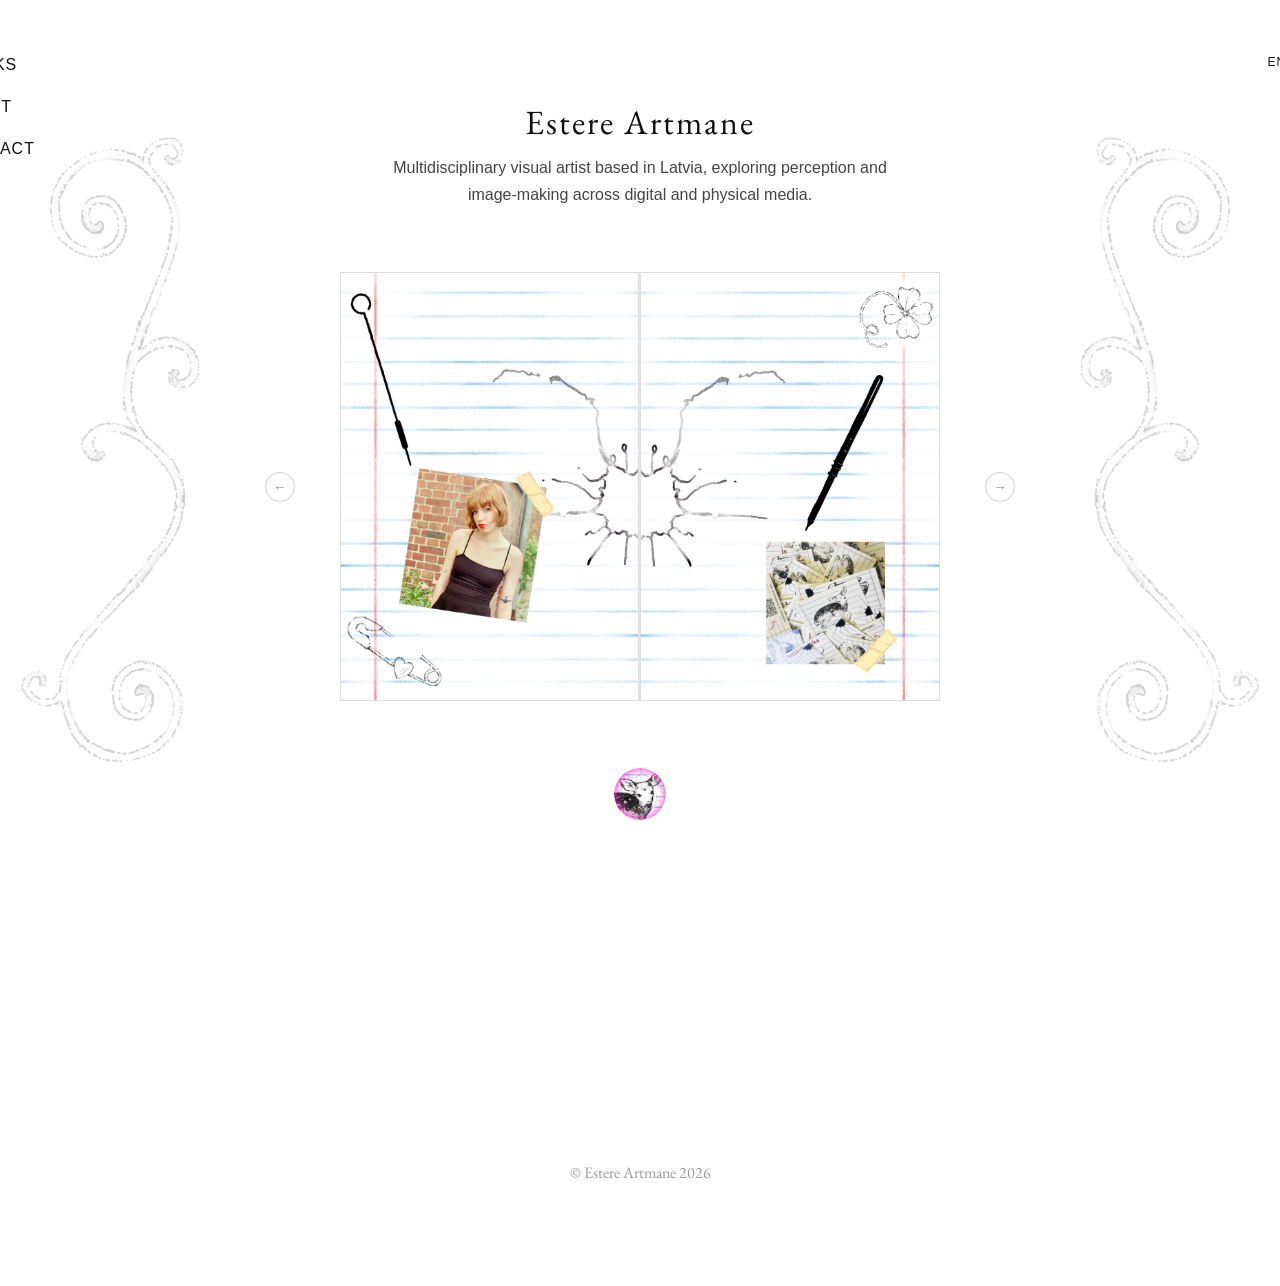
==== commit 8a955a07: "changes language" ====
--- a/index.html
+++ b/index.html
@@ -26,44 +26,60 @@
       <div class="submenu" id="works-sub">
         
    <div class="submenu-item" id="tattoo-item" onclick="showPage('tattoo'); closeMobileMenu()">
-          <span data-en="tattoo" data-lv="tetovējums">tattoo</span>
+          <span data-en="tattoo" data-lv="tetovējumi">tattoo</span>
         </div>
         <div class="submenu-item" id="photo-item" onclick="toggleSection('photography'); closeMobileMenu()">
           <span data-en="photography" data-lv="fotogrāfija">photography</span>
         </div>
-        <div class="project-links" id="photo-sub">
-          <div class="project-link" id="link-illuminations" onclick="goToProject('photography','illuminations')">illuminations</div>
-          <div class="project-link" id="link-notes" onclick="goToProject('photography','notes')">notes</div>
-          <div class="project-link" id="link-green" onclick="goToProject('photography','green')">green</div>
-          <div class="project-link" id="link-isaw" onclick="goToProject('photography','isaw')">i saw</div>
-          <div class="project-link" id="link-zresidency" onclick="goToProject('photography','zresidency')">ziedonis residency</div>
-          <div class="project-link" id="link-photostory" onclick="goToProject('photography','photostory')">photo story</div>
-          <div class="project-link" id="link-photostory2" onclick="goToProject('photography','photostory2')">photo story 2</div>
-          <div class="project-link" id="link-analogbw" onclick="goToProject('photography','analogbw')">analog b&w</div>
-          <div class="project-link" id="link-studio" onclick="goToProject('photography','studio')">studio</div>
-          <div class="project-link" id="link-analogcolor" onclick="goToProject('photography','analogcolor')">analog color</div>
-        </div>
+      <div class="project-links" id="photo-sub">
+  <div class="project-link" id="link-illuminations" onclick="goToProject('photography','illuminations')" data-en="illuminations" data-lv="apgaismojumi">illuminations</div>
+  <div class="project-link" id="link-notes" onclick="goToProject('photography','notes')" data-en="notes" data-lv="piezīmes">notes</div>
+  <div class="project-link" id="link-green" onclick="goToProject('photography','green')" data-en="green" data-lv="zaļš">green</div>
+  <div class="project-link" id="link-isaw" onclick="goToProject('photography','isaw')" data-en="i saw" data-lv="es redzēju">i saw</div>
+  <div class="project-link" id="link-zresidency" onclick="goToProject('photography','zresidency')" data-en="ziedonis residency" data-lv="ziedoņa rezidence">ziedonis residency</div>
+  <div class="project-link" id="link-photostory" onclick="goToProject('photography','photostory')" data-en="photo story" data-lv="foto stāsts">photo story</div>
+  <div class="project-link" id="link-photostory2" onclick="goToProject('photography','photostory2')" data-en="photo story 2" data-lv="foto stāsts 2">photo story 2</div>
+  <div class="project-link" id="link-analogbw" onclick="goToProject('photography','analogbw')" data-en="analog b&w" data-lv="analogs melnbaltais">analog b&w</div>
+  <div class="project-link" id="link-studio" onclick="goToProject('photography','studio')" data-en="studio" data-lv="studija">studio</div>
+  <div class="project-link" id="link-analogcolor" onclick="goToProject('photography','analogcolor')" data-en="analog color" data-lv="analoga krāsa">analog color</div>
+</div>
+
 
         <div class="submenu-item" id="graphic-item" onclick="toggleSection('graphic'); closeMobileMenu()">
           <span data-en="graphic work" data-lv="grafiskais darbs">graphic work</span>
         </div>
         <div class="project-links" id="graphic-sub">
-          <div class="project-link" id="link-graffiti" onclick="goToProject('graphic','graffiti')">graffiti on skin</div>
-          <div class="project-link" id="link-screenprint" onclick="goToProject('graphic','screenprint')">screen print</div>
-          <div class="project-link" id="link-tshirt" onclick="goToProject('graphic','tshirt')">t-shirt design</div>
-          <div class="project-link" id="link-zine" onclick="goToProject('graphic','zine')">zine for remi</div>
-          <div class="project-link" id="link-laivu" onclick="goToProject('graphic','laivu')">laivu brauciens</div>
-          <div class="project-link" id="link-ziedonis" onclick="goToProject('graphic','ziedonis')">ziedonis museum</div>
-        </div>
+  <div class="project-link" id="link-graffiti" onclick="goToProject('graphic','graffiti')" data-en="graffiti on skin" data-lv="grafiti uz ādas">graffiti on skin</div>
+  <div class="project-link" id="link-screenprint" onclick="goToProject('graphic','screenprint')" data-en="screen print" data-lv="sietspiede">screen print</div>
+  <div class="project-link" id="link-tshirt" onclick="goToProject('graphic','tshirt')" data-en="t-shirt design" data-lv="t-kreklu dizains">t-shirt design</div>
+  <div class="project-link" id="link-zine" onclick="goToProject('graphic','zine')" data-en="zine for remi" data-lv="zīns remi patversmei">zine for remi</div>
+  <div class="project-link" id="link-laivu" onclick="goToProject('graphic','laivu')" data-en="laivu brauciens" data-lv="laivu brauciens">laivu brauciens</div>
+  <div class="project-link" id="link-ziedonis" onclick="goToProject('graphic','ziedonis')" data-en="ziedonis museum" data-lv="ziedoņa muzejs">ziedonis museum</div>
+</div>
 
         <div class="submenu-item" id="movingimage-item" onclick="toggleSection('movingimage'); closeMobileMenu()">
           <span data-en="moving image" data-lv="kustīgais attēls">moving image</span>
         </div>
         <div class="project-links" id="movingimage-sub">
-          <div class="project-link" id="link-gifhead" onclick="goToProject('movingimage','gifhead')">gif trilogy — head</div>
-          <div class="project-link" id="link-whitenoise" onclick="goToProject('movingimage','whitenoise')">white noise</div>
-          <div class="project-link" id="link-stopmotion" onclick="goToProject('movingimage','stopmotion')">stop-motion</div>
-        </div>
+  <div class="project-link" id="link-gifhead" onclick="goToProject('movingimage','gifhead')" data-en="gif trilogy — head" data-lv="gif triloģija — galva">gif trilogy — head</div>
+  <div class="project-link" id="link-whitenoise" onclick="goToProject('movingimage','whitenoise')" data-en="white noise" data-lv="baltais troksnis">white noise</div>
+  <div class="project-link" id="link-stopmotion" onclick="goToProject('movingimage','stopmotion')" data-en="stop-motion" data-lv="stop-motion">stop-motion</div>
+</div>
+
+<div class="project-links" id="interactive-sub">
+  <div class="project-link" id="link-360" onclick="goToProject('interactive','video360')" data-en="360 eyes" data-lv="360 acis">360 eyes</div>
+</div>
+
+<div class="project-links" id="contemporary-sub">
+  <div class="project-link" id="link-bird" onclick="goToProject('contemporary','bird')" data-en="bird" data-lv="putns">bird</div>
+  <div class="project-link" id="link-selfportrait" onclick="goToProject('contemporary','selfportrait')" data-en="self-portrait" data-lv="pašportrets">self-portrait</div>
+</div>
+
+<div class="project-links" id="text-sub">
+  <div class="project-link" id="link-satori" onclick="goToProject('textpage','satori')" data-en="bazārs par pankiem" data-lv="bazārs par pankiem">bazārs par pankiem</div>
+  <div class="project-link" id="link-gaisma" onclick="goToProject('textpage','gaisma')" data-en="gaismas atmiņa" data-lv="gaismas atmiņa">gaismas atmiņa</div>
+  <div class="project-link" id="link-graffititext" onclick="goToProject('textpage','graffititext')" data-en="graffiti on skin" data-lv="grafiti uz ādas">graffiti on skin</div>
+</div>
 
         <div class="submenu-item" id="interactive-item" onclick="toggleSection('interactive'); closeMobileMenu()">
           <span data-en="interactive" data-lv="interaktīvs">interactive</span>
@@ -176,7 +192,7 @@
 
       <div class="project-section" id="illuminations">
         <p class="project-label">Illuminations</p>
-        <p class="project-desc">A series of photographs exploring light as a subject — illuminated surfaces, glowing edges, and the quiet drama of artificial light in urban space.</p>
+        <p class="project-desc">A series of photographs exploring light as a subject — illuminated surfaces.</p>
         <div class="illuminations-layout">
           <div class="il-left"><img src="images/IMG_2566.JPG" alt=""></div>
           <div class="il-right">
@@ -991,33 +1007,264 @@
   }
 
  function setLang(lang) {
-    document.getElementById('lang-en').classList.toggle('active', lang === 'en');
-    document.getElementById('lang-lv').classList.toggle('active', lang === 'lv');
-    
-    // Updates all regular menu items (data-en/data-lv)
-    document.querySelectorAll('[data-en]').forEach(function(el) {
-      el.innerHTML = lang === 'lv' ? el.getAttribute('data-lv') : el.getAttribute('data-en');
-    });
-    
-    // Simple fix to update the home tagline manually, as the nested structure makes data-attributes tricky
-    const taglineLV = "Multimēdiju vizuālā māksliniece no Latvijas, kura savā praksē pēta uztveri un attēlu veidošanu digitālos un fiziskos medijos.";
-const taglineEN = "Multidisciplinary visual artist based in Latvia, exploring perception and image-making across digital and physical media.";
-    
-    document.querySelector('.tagline span').innerHTML = (lang === 'lv') ? taglineLV : taglineEN;
-  }
-  function toggleMobileMenu() {
-    document.getElementById('main-menu').classList.toggle('open');
-    document.getElementById('menu-overlay').classList.toggle('open');
-  }
-
-  function closeMobileMenu() {
-    document.getElementById('main-menu').classList.remove('open');
-    document.getElementById('menu-overlay').classList.remove('open');
-  }
-
-  window.addEventListener('scroll', function() {
-    document.getElementById('back-to-top').classList.toggle('visible', window.scrollY > 300);
+  document.getElementById('lang-en').classList.toggle('active', lang === 'en');
+  document.getElementById('lang-lv').classList.toggle('active', lang === 'lv');
+
+  document.querySelectorAll('[data-en]').forEach(function(el) {
+    el.innerHTML = lang === 'lv' ? el.getAttribute('data-lv') : el.getAttribute('data-en');
   });
+
+  // Page titles
+  const titles = {
+    'photography': ['Photography', 'Fotogrāfija'],
+    'graphic': ['Graphic Work', 'Grafiskais darbs'],
+    'movingimage': ['Moving Image', 'Kustīgais attēls'],
+    'interactive': ['Interactive', 'Interaktīvs'],
+    'contemporary': ['Contemporary', 'Laikmetīgs'],
+    'curation': ['Curation', 'Kuratorija'],
+    'tattoo': ['Tattoo', 'Tetovējumi'],
+    'textpage': ['Text', 'Teksts'],
+    'about': ['About', 'Par mani'],
+    'contact': ['Contact', 'Kontakti']
+  };
+  document.querySelectorAll('.page-title').forEach(function(el) {
+    const page = el.closest('.page');
+    if (!page) return;
+    const id = page.id;
+    if (titles[id]) el.textContent = lang === 'lv' ? titles[id][1] : titles[id][0];
+  });
+
+  // About page body text
+  const aboutParas = document.querySelectorAll('#about .about-text-block p');
+  const aboutEN = [
+    'I am a multidisciplinary visual artist based in Latvia, exploring contemporary visual language through video, sound, photography, illustration, interactive media and written text.',
+    'My practice often moves between digital and physical formats, combining image-making with experimentation and returning to a childlike curiosity and my obsessive drive to create.',
+    'Working across still and moving image, immersive media, graphic design, tattooing, and participatory projects, I am fascinated in how images circulate, transform, and exist in different contexts — from screen to skin, from exhibition space to public space.',
+    'I explore perception, randomness, and authorship, questioning how meaning shifts when the viewer becomes a participant. My process is experimental and research-driven, shaped not only by artistic production and curatorial experience but also by personal experiences and the emotions they inspire.'
+  ];
+  const aboutLV = [
+    'Es esmu multimēdiju vizuālā māksliniece no Latvijas, kas pēta laikmetīgo vizuālo valodu caur video, skaņu, fotogrāfiju, ilustrāciju, interaktīvajiem medijiem un rakstītu tekstu.',
+    'Mana prakse bieži balansē starp digitālo un fizisko formātu, apvienojot attēlu veidošanu ar eksperimentiem un atgriežoties pie bērnišķīgas ziņkārības un manas neizgaistošās vēlmes radīt.',
+    'Strādājot ar kustīgiem un statiskiem attēliem, imersīvajiem medijiem, grafisko dizainu, tetovēšanu un dalību projektos, mani fascinē tas, kā attēli cirkulē, pārveidojas un pastāv dažādos kontekstos — no ekrāna līdz ādai, no izstāžu telpas līdz publiskajai telpai.',
+    'Es pētu uztveri, nejaušību un autortiesības, apšaubot to, kā nozīme mainās, kad skatītājs kļūst par dalībnieku. Mans process ir eksperimentāls un pētniecisks, ko veido ne tikai mākslinieciskā prakse un kuratoriskā pieredze, bet arī personīgā pieredze un tās izraisītās emocijas.'
+  ];
+  aboutParas.forEach(function(p, i) {
+    if (aboutEN[i]) p.textContent = lang === 'lv' ? aboutLV[i] : aboutEN[i];
+  });
+
+  // Tagline
+  const taglineLV = 'Multimēdiju vizuālā māksliniece no Latvijas, kura savā praksē pēta uztveri un attēlu veidošanu digitālos un fiziskos medijos.';
+  const taglineEN = 'Multidisciplinary visual artist based in Latvia, exploring perception and image-making across digital and physical media.';
+  document.querySelector('.tagline span').innerHTML = lang === 'lv' ? taglineLV : taglineEN;
+
+  // Project labels and descriptions
+  const translations = {
+    // PHOTOGRAPHY
+    'Illuminations': 'Apgaismojumi',
+    'A series of photographs exploring light as a subject — illuminated surfaces.': 'Fotogrāfiju sērija, kas pēta gaismu kā subjektu — apgaismotas virsmas.',
+    'Notes': 'Piezīmes',
+    'This photographic series explores everyday spaces and quiet moments — light falling through windows, the stillness between gestures, details overlooked in ordinary life.': 'Šī fotogrāfiju sērija pēta ikdienas telpas un klusus mirkļus — gaismu, kas krīt caur logiem, klusumu starp žestiem, sīkumus, ko ikdienā nepamanām.',
+    'Green': 'Zaļš',
+    'A series tracing urban rhythms and visual fragments found in the city — layered compositions that reflect on movement, memory, and spatial perception.': 'Sērija, kas seko pilsētas ritmiem un vizuāliem fragmentiem — slāņainas kompozīcijas, kas pārdoma kustību, atmiņu un telpisko uztveri.',
+    'I Saw': 'Es redzēju',
+    'A series of street-level observations — fragments of the city caught in passing, between intention and accident.': 'Ielu līmeņa novērojumu sērija — pilsētas fragmenti, kas notvērti garāmejot, starp nodomu un nejaušību.',
+    'Ziedonis Residency': 'Ziedoņa rezidence',
+    'Photographs made during the art residency at the Ziedonis Museum — a visual record of process, space, and the quiet work of making.': 'Fotogrāfijas, kas uzņemtas mākslas rezidences laikā Ziedoņa muzejā — vizuāls process, telpas un radīšanas klusā darba pieraksts.',
+    'Photo Story': 'Foto stāsts',
+    'A photographic story in three images — moments that hold a narrative between them.': 'Foto stāsts trīs attēlos — mirkļi, kas satur stāstījumu starp tiem.',
+    'Photo Story 2': 'Foto stāsts 2',
+    'A continuation — three more images that explore the space between documentation and fiction.': 'Turpinājums — vēl trīs attēli, kas pēta telpu starp dokumentāciju un fikciju.',
+    'Analog B&W': 'Analogs melnbaltais',
+    'A series of analog black and white photographs — grain, contrast, and the materiality of film as part of the image.': 'Analogu melnbalto fotogrāfiju sērija — grauds, kontrasts un filmas materialitāte kā attēla daļa.',
+    'Studio Photography': 'Studijas fotogrāfija',
+    'Studio portraits and object photography — controlled light, direct gaze, and the tension between subject and background.': 'Studijas portreti un objektu fotogrāfija — kontrolēta gaisma, tiešs skatiens un spriedze starp subjektu un fonu.',
+    'Analog Color': 'Analoga krāsa',
+    'Analog color film photographs — saturated tones, light leaks, and the unpredictability of chemical processes.': 'Analogas krāsu filmas fotogrāfijas — piesātināti toņi, gaismas noplūdes un ķīmisko procesu neparedzamība.',
+
+    // GRAPHIC WORK
+    'Graffiti on Skin': 'Grafiti uz ādas',
+    'While everything is subject to disappearance, this project reflects on permanence in a world of constant evanescence. Tattoos remain as lasting marks on a living body, existing between endurance and inevitable change. Publication in Mākslas Žurnāls.': 'Kamēr viss ir pakļauts izzušanai, šis projekts pārdoma pastāvīgumu pasaulē, kurā viss ir īslaicīgs. Tetovējumi paliek kā paliekošas zīmes uz dzīva ķermeņa, pastāvot starp izturību un neizbēgamām pārmaiņām. Publikācija Mākslas Žurnālā.',
+    'Screen Print': 'Sietspiede',
+    'Screen print work exploring layered image and text as a surface for meaning.': 'Sietspiedes darbs, kas pēta slāņainu attēlu un tekstu kā nozīmes virsmu.',
+    'T-shirt Design': 'T-kreklu dizains',
+    'These T-shirt designs created in collaboration with the creative collective Lonexone during an internship explore image-making within everyday circulation. Printed on both sides, the designs push the boundary between abstract forms and objects we recognize.': 'Šie t-kreklu dizaini, veidoti sadarbībā ar radošo kolektīvu Lonexone prakses laikā, pēta attēlu radīšanu ikdienas apritē. Drukāti abās pusēs, dizaini pārbauda robežu starp abstraktām formām un mums pazīstamiem objektiem.',
+    'Zine for Remi Cat Rescue': 'Zīns Remi kaķu patversmei',
+    'A zine created for Remi Cat Rescue Center — combining image and text to support the organization and raise visibility for animal welfare.': 'Zīns, kas veidots Remi kaķu patversmei — apvienojot attēlu un tekstu, lai atbalstītu organizāciju un paaugstinātu dzīvnieku labturības redzamību.',
+    'Laivu brauciens': 'Laivu brauciens',
+    'Moving by boat or any other vehicle does not always mean that the motion is carried out by the device called a vessel. Willingly or not, the passenger themselves can become an engineering structure. Such coincidences create unforgettable memories — muddy footprints, dead fish, loud laughter, first friendships and great physical effort.': 'Pārvietojoties ar laivu vai jebkuru citu transportlīdzekli, tas ne vienmēr nozīmē, ka kustību veic ierīce, ko sauc par kuģi. Gribot vai negribot, pasažieris pats var kļūt par inženiertehnisko konstrukciju. Šādi sakritumi rada neaizmirstamas atmiņas — dubļainas pēdas, beigtas zivis, skaļus smieklus, pirmās draudzības un lielas fiziskas pūles.',
+    'Collaboration with "Ziedonis" Museum': 'Sadarbība ar "Ziedoņa" muzeju',
+    'Collaboration with Ziedonis Museum on a series of creative projects for a charity initiative supporting the restoration of the museum\'s roof. In parallel, work with Rocket Bean Roastery on an interactive, custom coffee packaging design, including posters, banners, special tickets, and a coffee bag.': 'Sadarbība ar Ziedoņa muzeju pie radošu projektu sērijas labdarības iniciatīvai muzeja jumta atjaunošanas atbalstam. Paralēli darbs ar Rocket Bean Roastery pie interaktīva, pielāgota kafijas iepakojuma dizaina, iekļaujot plakātus, banerus, īpašas biļetes un kafijas maisu.',
+
+    // MOVING IMAGE
+    'GIF Trilogy — Head': 'GIF triloģija — galva',
+    'Three animated works exploring the face as subject — expression, stillness, and noise.': 'Trīs animēti darbi, kas pēta seju kā subjektu — izteiksmi, klusumu un troksni.',
+    'White Noise': 'Baltais troksnis',
+    'An image-by-image close-up using repetition and duration to evoke a moment of pause and introspection, similar to the mental state one can experience during a shower. The work reflects on how one gradually lets go of external stimuli, entering a focused, almost meditative state.': 'Attēls pēc attēla tuvplāns, kas izmanto atkārtojumu un ilgumu, lai izraisītu pauzes un introspekcijas mirkli, līdzīgi garīgajam stāvoklim, ko var piedzīvot dušas laikā. Darbs pārdoma to, kā cilvēks pakāpeniski atbrīvojas no ārējiem stimuliem, nonākot koncentrētā, gandrīz meditātīvā stāvoklī.',
+    'Stop-Motion Animation': 'Stop-motion animācija',
+    'A stop-motion animation telling a playful story about a character who cannot decide what to watch on TV. The project was also an experiment in lighting, set design, camera work, and editing, allowing exploration of narrative through controlled visual construction.': 'Stop-motion animācija, kas stāsta rotaļīgu stāstu par varoni, kurš nevar izlemt, ko skatīties televizorā. Projekts bija arī eksperiments apgaismojumā, dekorāciju dizainā, kameras darbā un montāžā, ļaujot izpētīt naratīvu caur kontrolētu vizuālo konstrukciju.',
+
+    // INTERACTIVE
+    '360 Eyes': '360 acis',
+    'An interactive 360° video. Click and drag to look around.': 'Interaktīvs 360° video. Klikšķini un velc, lai paskatītos apkārt.',
+
+    // CONTEMPORARY
+    'Bird': 'Putns',
+    'Self-Portrait': 'Pašportrets',
+    'Self-portrait based on my passport photo taken at age five. The photographer asked me not to smile so much, and that small comment quietly reshaped the way I smiled until high school. It reflects on how a fleeting remark can imprint itself onto the body, altering expression, confidence, and self-perception over time.': 'Pašportrets, pamatojoties uz manu pases fotogrāfiju, kas uzņemta piecu gadu vecumā. Fotogrāfs lūdza mani tik daudz nesmaidīt, un šis mazais komentārs klusi pārveidoja manu smaidu līdz pat vidusskolai. Tas pārdoma to, kā īslaicīga piezīme var iespiesties ķermenī, laika gaitā mainot izteiksmi, pārliecību un pašuztveri.',
+
+    // CURATION
+    'The Shake Down': 'The Shake Down',
+    'Co-curating the international project The Shake Down, contributing to programme development for Homo Novus (Riga) and Bastard (Norway), gaining experience in collaborative curation and cultural production. This experience strengthened skills in collaboration and revealed how much is possible through collective creative work.': 'Starptautiskā projekta The Shake Down līdzkuratorēšana, ieguldot programmas attīstībā Homo Novus (Rīga) un Bastard (Norvēģija) festivāliem, iegūstot pieredzi sadarbības kuratorēšanā un kultūras produkcijā. Šī pieredze stiprināja sadarbības prasmes un atklāja, cik daudz ir iespējams kolektīvā radošajā darbā.',
+    'I also curated Piezīmes lai atcerētos, a series of six paintings by artist Māra Brīvere. The exhibition explored childhood memory and inherited imagery, including reinterpretations of early drawings. The curatorial approach emphasized intimacy and nostalgia as part of The Shake Down.': 'Es arī kuratorēju Piezīmes lai atcerētos, sešu gleznu sēriju, ko veidojusi māksliniece Māra Brīvere. Izstāde pētīja bērnības atmiņas un mantoto tēlainību, iekļaujot agrīno zīmējumu pārinterpretācijas. Kuratoriskā pieeja uzsvēra intimitāti un nostalģiju kā daļu no The Shake Down.',
+
+    // TATTOO
+    'Handpoke tattoo work.': 'Handpoke tetovējumu darbi.',
+
+    // TEXT
+    'Bazārs par pankiem "Berga bazārā"': 'Bazārs par pankiem "Berga bazārā"',
+    'A review of Arnis Balčus\'s exhibition Scēna at ISSP Gallery — on punk subculture, bodily expression, and what it means to be young in a society that doesn\'t listen. Published on Satori.lv, 2024.': 'Arņa Balčus izstādes Scēna ISSP galerijā recenzija — par panka subkultūru, ķermenisko izteiksmi un to, ko nozīmē būt jaunam sabiedrībā, kas neklausās. Publicēts Satori.lv, 2024.',
+    'Gaismas atmiņa / Memory of Light': 'Gaismas atmiņa',
+    'A text written for the multimedia exhibition by painter Līva Graudiņa and experimental film artist Katrīna Marta Riņķe, shown at Cēsu Vecais alus brūzis, June–July 2025.': 'Teksts rakstīts gleznotājas Līvas Graudiņas un eksperimentālās kino mākslinieces Katrīnas Martas Riņķes multimēdiju izstādei, kas bija skatāma Cēsu Vecajā alus brūzī, 2025. gada jūnijā–jūlijā.',
+    'Graffiti on Skin — Mākslas Žurnāls': 'Grafiti uz ādas — Mākslas Žurnāls',
+    'Published in Mākslas Žurnāls, this text accompanies the photographic work Graffiti on Skin — on street art, tattoo, permanence, and the act of marking bodies, walls, and minds.': 'Publicēts Mākslas Žurnālā, šis teksts pavada fotogrāfisko darbu Grafiti uz ādas — par ielu mākslu, tetovējumiem, pastāvīgumu un ķermeņu, sienu un prātu iezīmēšanas aktu.'
+  };
+
+  // Apply translations to project labels
+  document.querySelectorAll('.project-label').forEach(function(el) {
+    const enText = el.getAttribute('data-en-orig') || el.textContent.trim();
+    if (!el.getAttribute('data-en-orig')) el.setAttribute('data-en-orig', enText);
+    el.textContent = lang === 'lv' ? (translations[enText] || enText) : enText;
+  });
+
+  // Apply translations to project descriptions
+  document.querySelectorAll('.project-desc, .curation-text').forEach(function(el) {
+    const enText = el.getAttribute('data-en-orig') || el.textContent.trim();
+    if (!el.getAttribute('data-en-orig')) el.setAttribute('data-en-orig', enText);
+    el.textContent = lang === 'lv' ? (translations[enText] || enText) : enText;
+  });
+
+  // CV Section
+if (lang === 'lv') {
+  document.querySelector('.cv-heading').textContent = 'Pieredze';
+  document.querySelectorAll('.cv-heading')[1].textContent = 'Izglītība';
+  document.querySelectorAll('.cv-heading')[2].textContent = 'Prasmes';
+  document.querySelectorAll('.cv-heading')[3].textContent = 'Valodas';
+
+  const cvLists = document.querySelectorAll('.cv-body ul');
+
+  cvLists[0].innerHTML = `
+    <div class="cv-year">2025</div>
+    <li>Dalībniece grupas izstādē <em>Idēt, muldēt, klusēt</em> Jaunmoku pilī</li>
+    <li>Teksta autore multimēdiju izstādei <em>Gaismas atmiņa</em> mākslas telpā MALA</li>
+    <li>Tetovēšanas māksliniece kultūras vietās (Cehs, Lastādija) publisko pasākumu laikā</li>
+    <div class="cv-year">2024</div>
+    <li>Rakstu autore kultūras platformā Satori</li>
+    <li>Vizuālā satura veidotāja Ziedoņa muzejam; dalībniece mākslas rezidencē</li>
+    <li>Publikācija Mākslas Žurnālā (sadaļa "Ielu māksla")</li>
+    <li>Izstādes uzraudzītāja izstādei <em>Everything Is Fine Between Us</em></li>
+    <div class="cv-year">2023</div>
+    <li>Līdzkuratore <em>The Shake Down</em> Homo Novus festivālā</li>
+    <li>Vizuālā identitāte un plakātu dizains The Shake Down</li>
+    <li>Jaunā kuratore Bastard festivālā, Trondheimā (Norvēģija)</li>
+    <li>Māksliniece Lampa sarunu festivālā</li>
+    <li>Sadarbība ar Lonexone — t-kreklu līnija "Unknown"</li>
+    <li>Sertificēta tetovēšanas māksliniece, handpoke tehnika</li>
+    <div class="cv-year">2022</div>
+    <li>Gide izrādei <em>Silence Falls</em></li>
+    <li>Pieci.lv DJ skolas absolvente</li>
+    <li>Barista kafejnīcā Piens un ledus</li>
+    <li>Dalībniece Erasmus projektā <em>Everyday Sexism</em>, Spānijā</li>
+  `;
+
+  cvLists[1].innerHTML = `
+    <li>Latvijas Mākslas akadēmija — Vizuālās komunikācijas BA (turpinās, 2. kurss)</li>
+    <li>Latvijas Laikmetīgās mākslas centrs — Mākslas kritiķu skola</li>
+    <li>Jaunā teātra institūts — Mentorings kuratoriskajā praksē</li>
+    <li>MIKC Rīgas Dizaina un mākslas skola — Komerciālais dizains</li>
+    <li>Cēsu pilsētas mākslas skola — Dizaina nodaļa</li>
+  `;
+
+  cvLists[2].innerHTML = `
+    <li>Adobe — Photoshop, Illustrator, InDesign, Premiere Pro, Acrobat, After Effects, Audition, Lightroom</li>
+    <li>Citas — DaVinci Resolve, Dragonframe, Blender, Figma, Ableton, Visual Studio Code, p5.js</li>
+    <li>Digitālā un analogā fotogrāfija, video un apgaismojuma produkcija</li>
+    <li>Vizuālā identitāte un plakātu dizains</li>
+    <li>Izstāžu koordinācija un kuratoriskā sadarbība</li>
+  `;
+
+  cvLists[3].innerHTML = `
+    <li>Latviešu — dzimtā</li>
+    <li>Angļu — augsts līmenis</li>
+    <li>Krievu — sarunvaloda</li>
+    <li>Vācu — iesācējs</li>
+  `;
+} else {
+  document.querySelector('.cv-heading').textContent = 'Experience';
+  document.querySelectorAll('.cv-heading')[1].textContent = 'Education';
+  document.querySelectorAll('.cv-heading')[2].textContent = 'Skills';
+  document.querySelectorAll('.cv-heading')[3].textContent = 'Languages';
+
+  cvLists[0].innerHTML = `
+    <div class="cv-year">2025</div>
+    <li>Participant in group exhibition <em>Idēt, muldēt, klusēt</em> at Jaunmoku pils</li>
+    <li>Text author for multimedia exhibition <em>Memory of Light</em> at art space MALA</li>
+    <li>Tattoo artist at cultural venues (Cehs, Lastādija) during public events</li>
+    <div class="cv-year">2024</div>
+    <li>Author of articles for the cultural platform Satori</li>
+    <li>Visual content creator for the Ziedonis Museum; participant in art residency</li>
+    <li>Publication in Mākslas Žurnāls ("Street Art" section)</li>
+    <li>Exhibition supervisor for <em>Everything Is Fine Between Us</em></li>
+    <div class="cv-year">2023</div>
+    <li>Co-curator of <em>The Shake Down</em> at the Homo Novus festival</li>
+    <li>Visual identity and poster design for The Shake Down</li>
+    <li>Young curator at Bastard Festival, Trondheim (Norway)</li>
+    <li>Artist at Lampa Conversation Festival</li>
+    <li>Collaboration with Lonexone – T-shirt line "Unknown"</li>
+    <li>Certified tattoo artist, handpoke technique</li>
+    <div class="cv-year">2022</div>
+    <li>Guide for the performance <em>Silence Falls</em></li>
+    <li>Graduate of Pieci.lv DJ School</li>
+    <li>Barista at Piens un ledus</li>
+    <li>Participant in Erasmus project <em>Everyday Sexism</em>, Spain</li>
+  `;
+
+  cvLists[1].innerHTML = `
+    <li>Art Academy of Latvia — Visual Communication BA (ongoing, year 2)</li>
+    <li>Latvian Centre for Contemporary Art — Art Critics School</li>
+    <li>New Theatre Institute of Latvia — Mentorship in Curatorial Practice</li>
+    <li>MIKC Riga School of Design and Art — Commercial Design</li>
+    <li>Cēsis City Art School — Design Department</li>
+  `;
+
+  cvLists[2].innerHTML = `
+    <li>Adobe — Photoshop, Illustrator, InDesign, Premiere Pro, Acrobat, After Effects, Audition, Lightroom</li>
+    <li>Other — DaVinci Resolve, Dragonframe, Blender, Figma, Ableton, Visual Studio Code p5.js</li>
+    <li>Digital and analog photography, video and set lighting production</li>
+    <li>Visual identity and poster design</li>
+    <li>Exhibition coordination and curatorial collaboration</li>
+  `;
+
+  cvLists[3].innerHTML = `
+    <li>Latvian — Native</li>
+    <li>English — Advanced</li>
+    <li>Russian — Conversational</li>
+    <li>German — Beginner</li>
+  `;
+}
+}
+function toggleMobileMenu() {
+  document.getElementById('main-menu').classList.toggle('open');
+  document.getElementById('menu-overlay').classList.toggle('open');
+}
+
+function closeMobileMenu() {
+  document.getElementById('main-menu').classList.remove('open');
+  document.getElementById('menu-overlay').classList.remove('open');
+}
+
+window.addEventListener('scroll', function() {
+  document.getElementById('back-to-top').classList.toggle('visible', window.scrollY > 300);
+});
 </script>
 
 </body>
--- a/style.css
+++ b/style.css
@@ -128,7 +128,7 @@
   font-size: 16px;        /* Bigger size to match projects */
   color: #444;           /* Kept your original darker color */
   text-align: center;
-  max-width: 450px;      /* Slightly wider so the bigger text doesn't wrap too much */
+  max-width: 530px;      /* Slightly wider so the bigger text doesn't wrap too much */
   line-height: 1.7;      /* A bit more breathing room between lines */
   margin-bottom: 24px;
   transition: color 0.15s;
